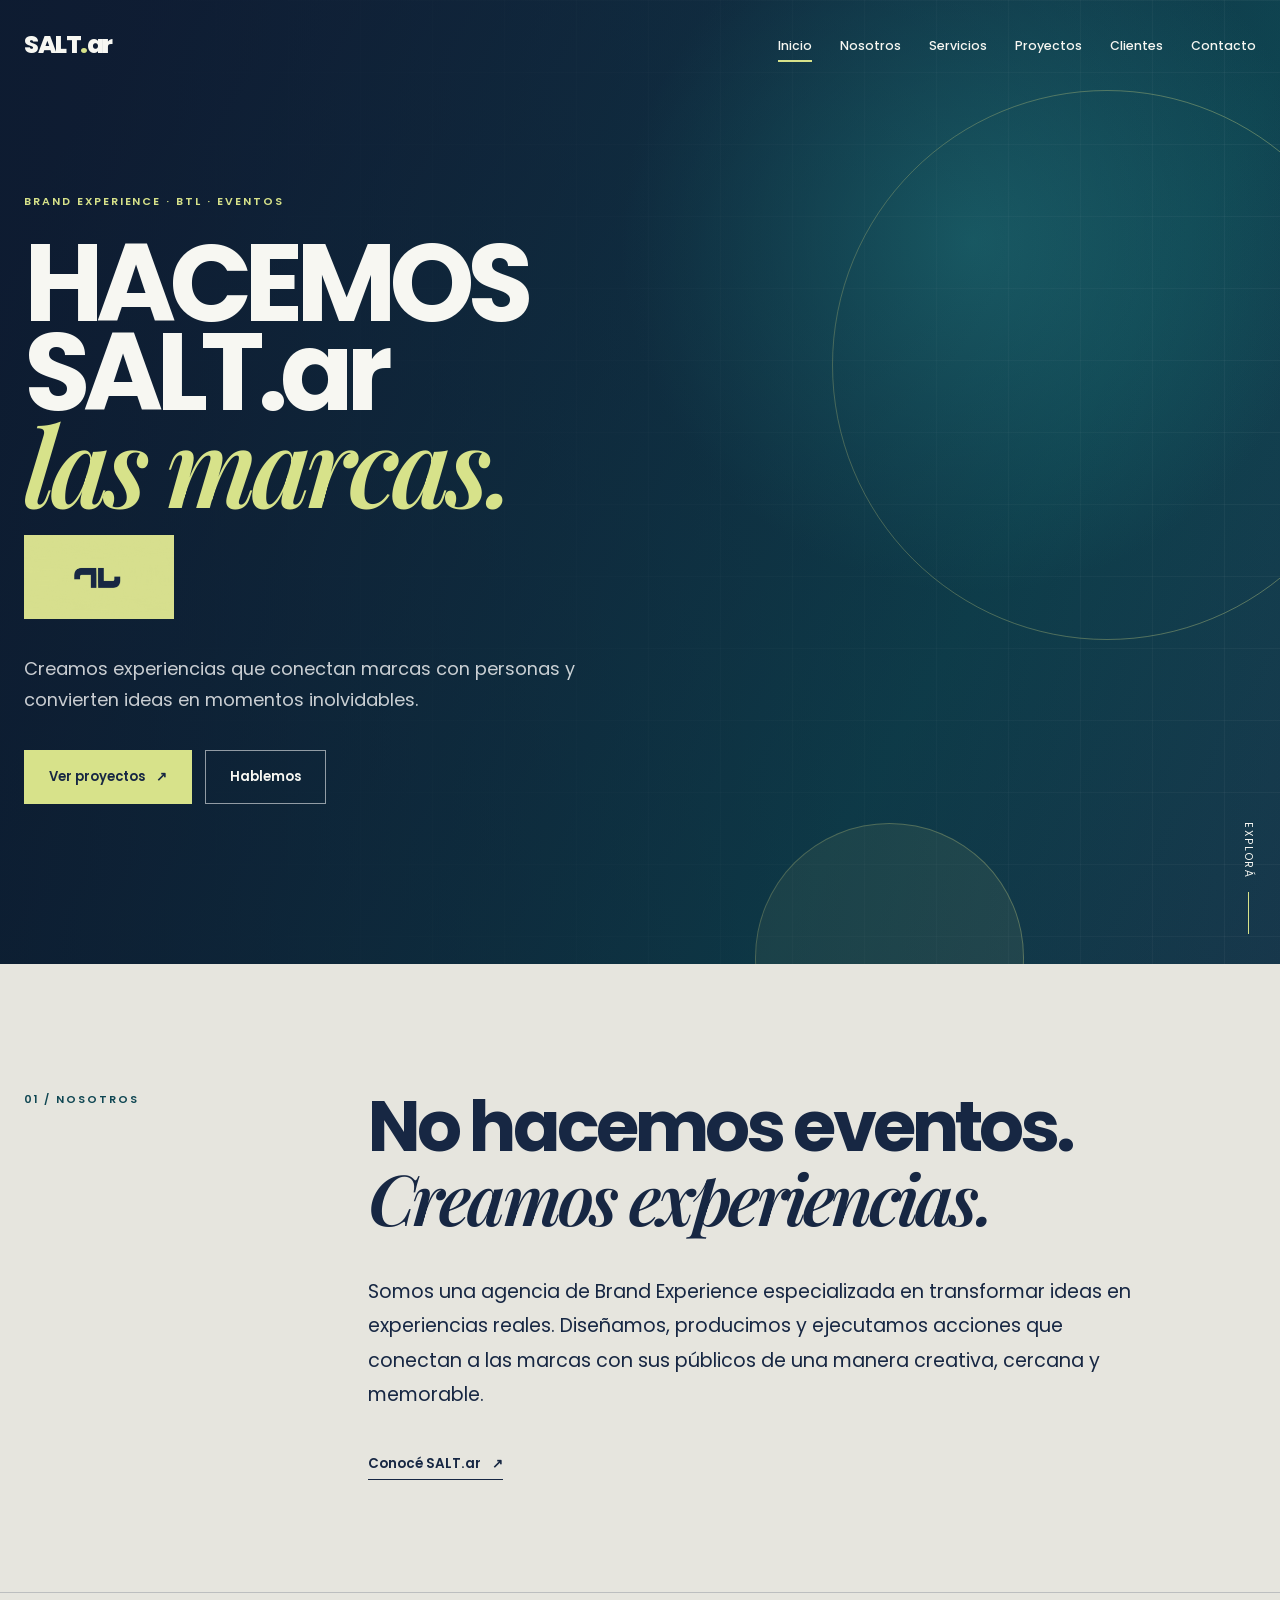
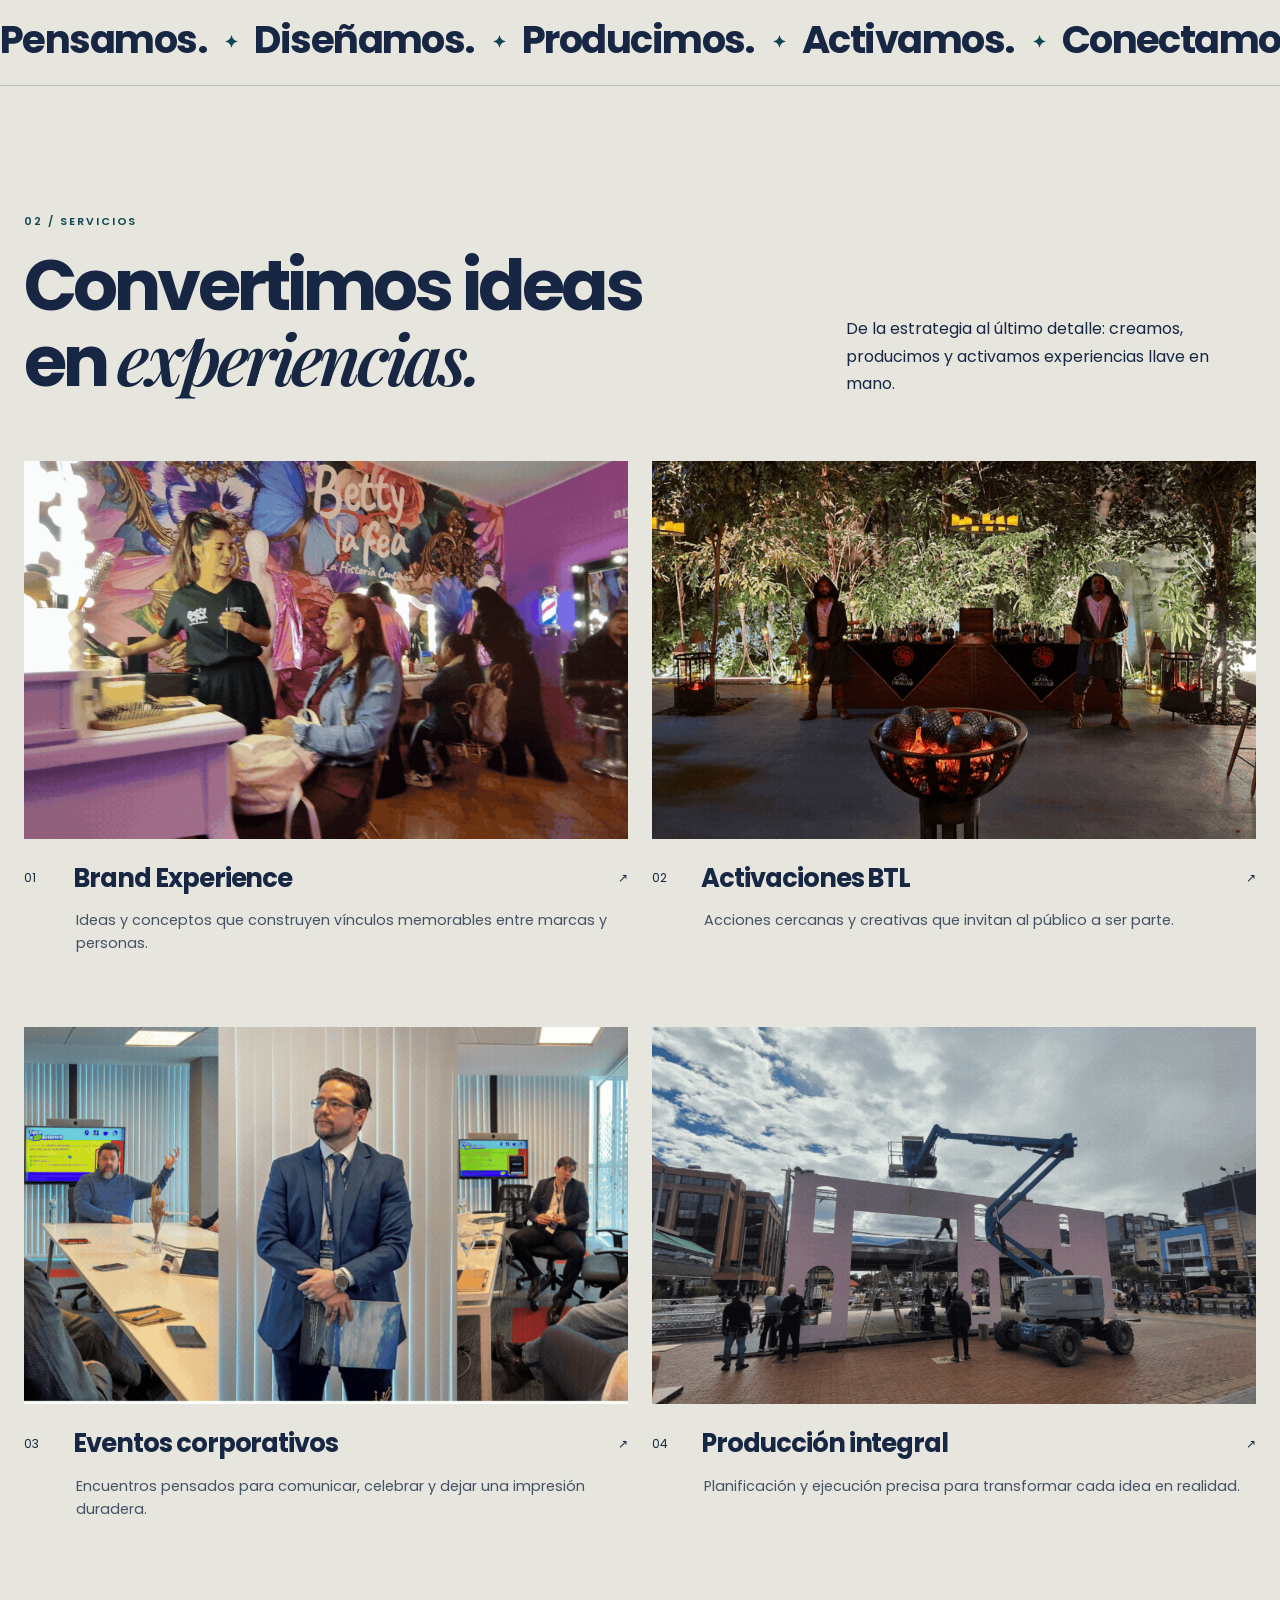
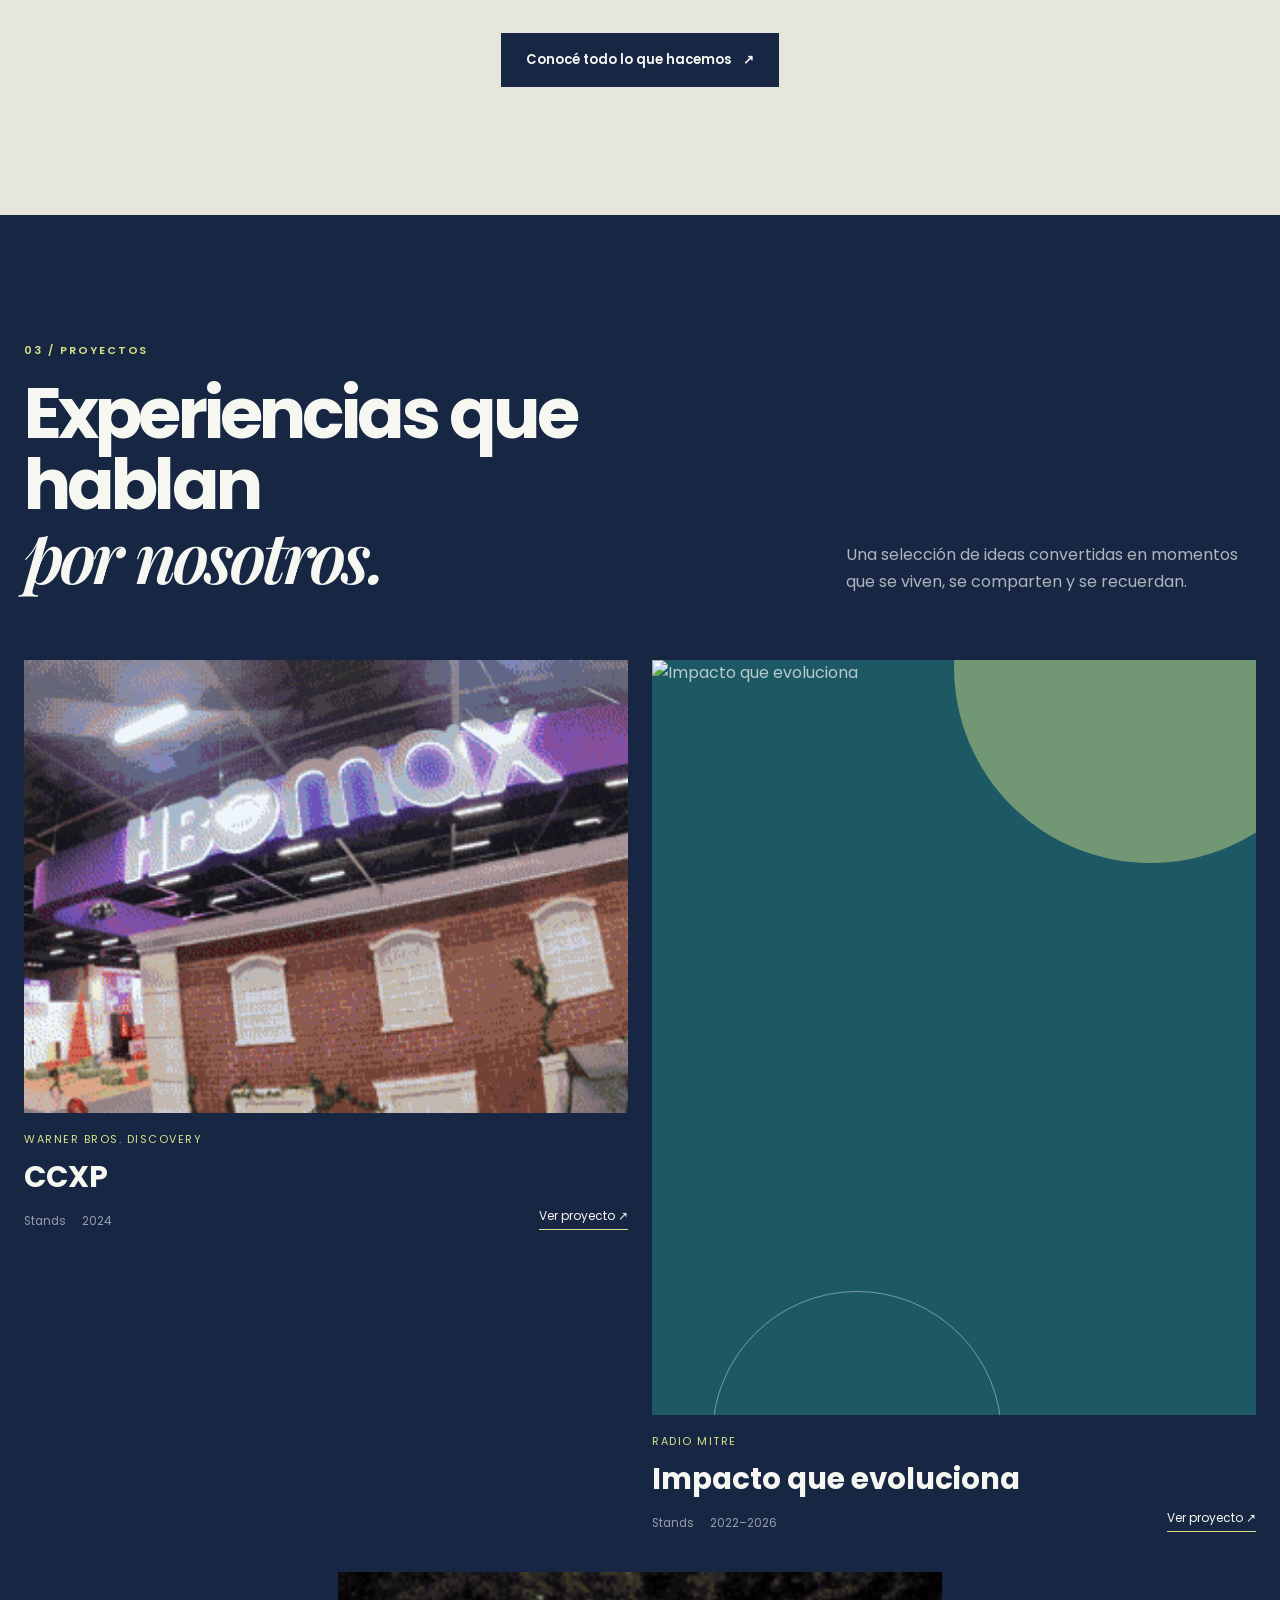
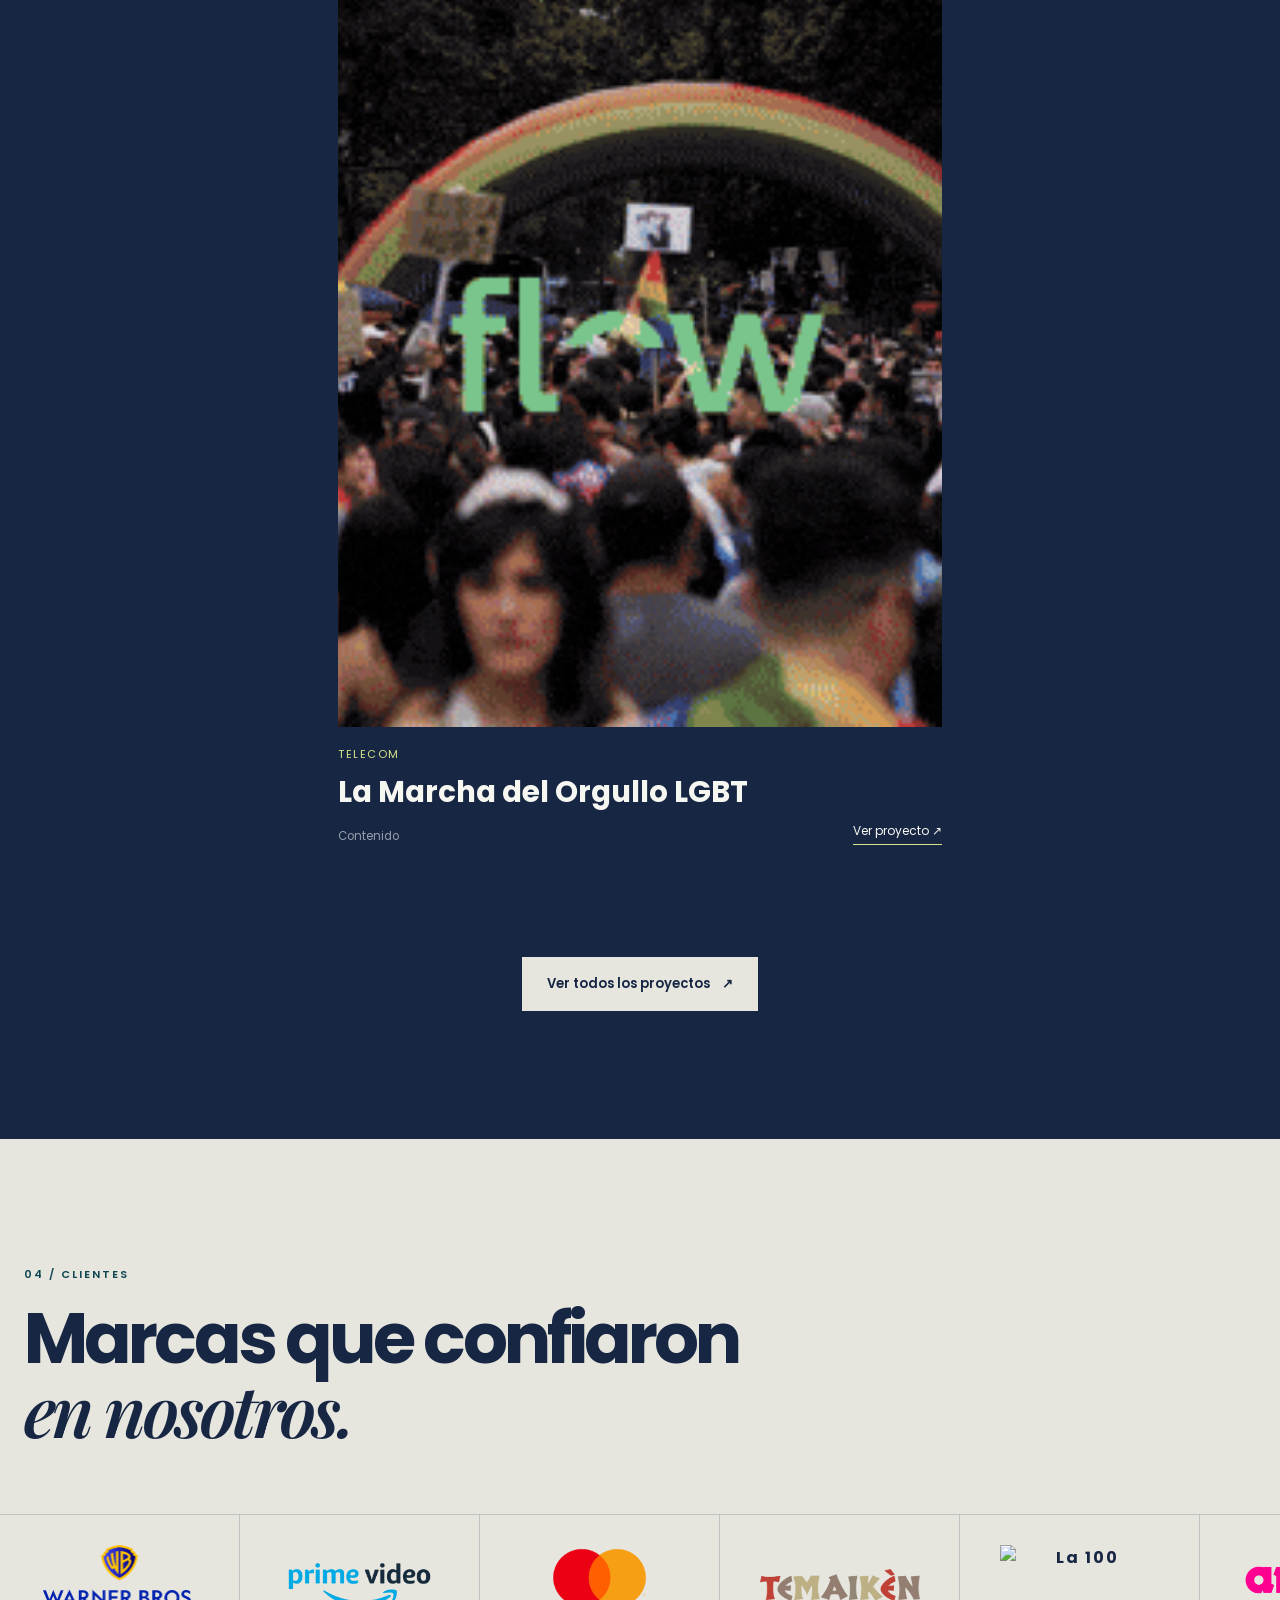
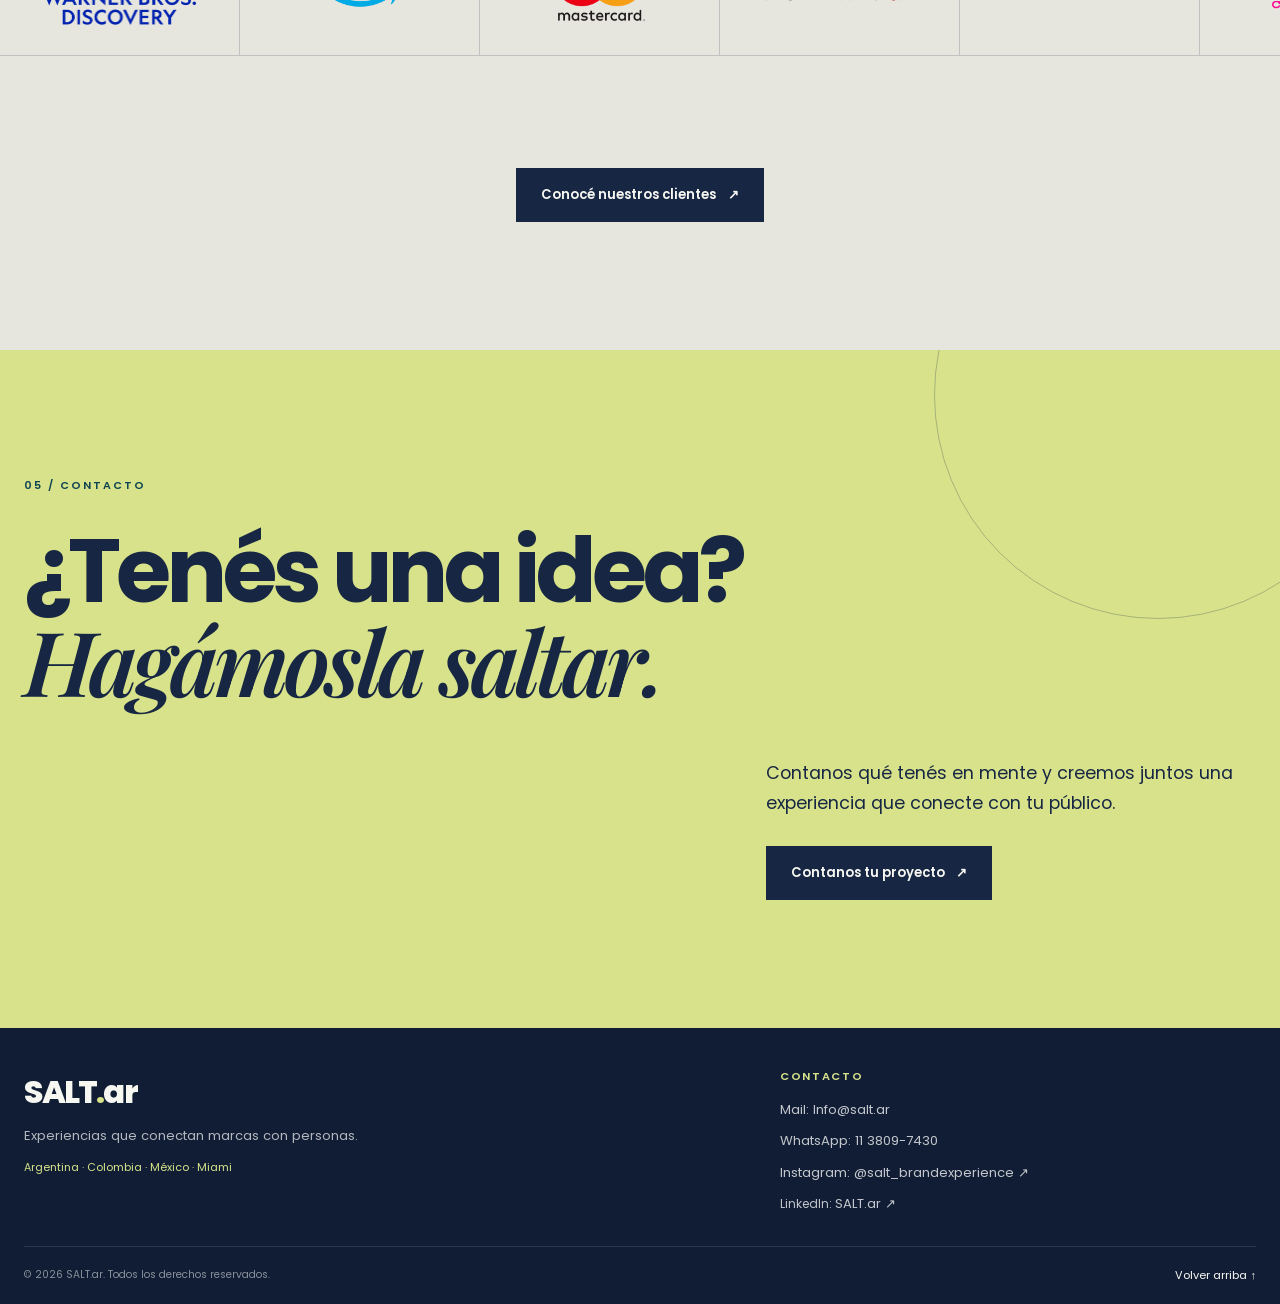
==== index.html @ 995203ac "SALT.ar Co-Authored-By: miafauvve <212731809+miafauvve@users.noreply.github.com>" ====
<!DOCTYPE html>
<html lang="es">
<head>
  <meta charset="UTF-8">
  <meta name="viewport" content="width=device-width, initial-scale=1.0">
  <meta name="description" content="SALT.ar es una agencia de Brand Experience especializada en eventos, activaciones BTL y producción integral.">
  <meta name="theme-color" content="#172743">
  <title>SALT.ar — Hacemos saltar las marcas</title>
  <link rel="preconnect" href="https://fonts.googleapis.com">
  <link rel="preconnect" href="https://fonts.gstatic.com" crossorigin>
  <link href="https://fonts.googleapis.com/css2?family=Playfair+Display:ital,wght@1,600&family=Poppins:wght@400;500;600;700;800&display=swap" rel="stylesheet">
  <link rel="stylesheet" href="css/styles.css">
  <script src="js/main.js" defer></script>
</head>
<body>
  <a class="skip-link" href="#contenido">Saltar al contenido</a>

  <header class="site-header" id="site-header">
    <div class="header-inner container">
      <a class="brand" href="index.html" aria-label="SALT.ar, inicio">
        <!-- Reemplazar este texto por <img src="assets/logos/logo-saltar.svg" alt="SALT.ar"> cuando el logo esté disponible. -->
        <span>SALT<span class="brand-dot">.</span>ar</span>
      </a>
      <button class="menu-toggle" type="button" aria-expanded="false" aria-controls="main-nav" aria-label="Abrir menú">
        <span></span><span></span><span></span>
      </button>
      <nav class="main-nav" id="main-nav" aria-label="Navegación principal">
        <ul>
          <li><a class="is-current" href="index.html">Inicio</a></li>
          <li><a href="nosotros.html">Nosotros</a></li>
          <li><a href="servicios.html">Servicios</a></li>
          <li><a href="proyectos.html">Proyectos</a></li>
          <li><a href="clientes.html">Clientes</a></li>
          <li><a href="contacto.html">Contacto</a></li>
        </ul>
      </nav>
    </div>
  </header>

  <main id="contenido">
    <section class="hero" aria-labelledby="hero-title">
      <!-- Activar este video cuando exista el archivo. El póster funciona como alternativa:
      <video class="hero-media" autoplay muted loop playsinline poster="assets/images/hero-saltar.jpg">
        <source src="assets/videos/hero-saltar.mp4" type="video/mp4">
      </video> -->
      <div class="hero-orb hero-orb-one" aria-hidden="true"></div>
      <div class="hero-orb hero-orb-two" aria-hidden="true"></div>
      <div class="hero-grid" aria-hidden="true"></div>
      <div class="hero-content container">
        <p class="eyebrow hero-eyebrow">Brand Experience · BTL · Eventos</p>
        <h1 id="hero-title">Hacemos<br><b class="hero-brand">SALT.ar</b><br><span>las marcas.</span></h1>
        <img class="hero-logo-gif" src="img/logoanimadogif.gif" alt="Logo animado de SALT.ar">
        <p class="hero-copy">Creamos experiencias que conectan marcas con personas y convierten ideas en momentos inolvidables.</p>
        <div class="hero-actions">
          <a class="button button-lime" href="proyectos.html">Ver proyectos <span aria-hidden="true">↗</span></a>
          <a class="button button-outline" href="contacto.html">Hablemos</a>
        </div>
      </div>
      <a class="scroll-cue" href="#presentacion" aria-label="Seguir bajando">
        <span>Explorá</span><i aria-hidden="true"></i>
      </a>
    </section>

    <section class="intro section" id="presentacion">
      <div class="container intro-grid reveal">
        <p class="section-index">01 / Nosotros</p>
        <div class="intro-main">
          <h2>No hacemos eventos.<br><em>Creamos experiencias.</em></h2>
          <p class="intro-copy">Somos una agencia de Brand Experience especializada en transformar ideas en experiencias reales. Diseñamos, producimos y ejecutamos acciones que conectan a las marcas con sus públicos de una manera creativa, cercana y memorable.</p>
          <a class="text-link" href="nosotros.html">Conocé SALT.ar <span aria-hidden="true">↗</span></a>
        </div>
      </div>
      <div class="word-marquee" aria-label="Pensamos. Diseñamos. Producimos. Activamos. Conectamos.">
        <div class="word-track">
          <span>Pensamos.</span><span>Diseñamos.</span><span>Producimos.</span><span>Activamos.</span><span>Conectamos.</span>
          <span aria-hidden="true">Pensamos.</span><span aria-hidden="true">Diseñamos.</span><span aria-hidden="true">Producimos.</span><span aria-hidden="true">Activamos.</span><span aria-hidden="true">Conectamos.</span>
        </div>
      </div>
    </section>

    <section class="services section" id="servicios" aria-labelledby="services-title">
      <div class="container">
        <div class="section-head reveal">
          <div><p class="section-index">02 / Servicios</p><h2 id="services-title">Convertimos ideas<br>en <em>experiencias.</em></h2></div>
          <p>De la estrategia al último detalle: creamos, producimos y activamos experiencias llave en mano.</p>
        </div>
        <div class="service-grid">
          <a class="service-card reveal" href="servicios.html" aria-label="Conocer Brand Experience">
            <div class="media-placeholder service-one"><img src="img/bettylafeagif.gif" alt="Brand Experience" style="width:100%;height:100%;object-fit:cover"></div>
            <div class="card-meta"><span>01</span><h3>Brand Experience</h3><span aria-hidden="true">↗</span></div>
            <p>Ideas y conceptos que construyen vínculos memorables entre marcas y personas.</p>
          </a>
          <a class="service-card reveal" href="servicios.html" aria-label="Conocer Activaciones BTL">
            <div class="media-placeholder service-two"><img src="img/gifhob.gif" alt="Activaciones BTL" style="width:100%;height:100%;object-fit:cover"></div>
            <div class="card-meta"><span>02</span><h3>Activaciones BTL</h3><span aria-hidden="true">↗</span></div>
            <p>Acciones cercanas y creativas que invitan al público a ser parte.</p>
          </a>
          <a class="service-card reveal" href="servicios.html" aria-label="Conocer Eventos corporativos">
            <div class="media-placeholder service-three"><img src="img/telecomgif.gif" alt="Eventos corporativos" style="width:100%;height:100%;object-fit:cover"></div>
            <div class="card-meta"><span>03</span><h3>Eventos corporativos</h3><span aria-hidden="true">↗</span></div>
            <p>Encuentros pensados para comunicar, celebrar y dejar una impresión duradera.</p>
          </a>
          <a class="service-card reveal" href="servicios.html" aria-label="Conocer Producción integral">
            <div class="media-placeholder service-four"><img src="img/produccionintegralgif.gif" alt="Producción integral" style="width:100%;height:100%;object-fit:cover"></div>
            <div class="card-meta"><span>04</span><h3>Producción integral</h3><span aria-hidden="true">↗</span></div>
            <p>Planificación y ejecución precisa para transformar cada idea en realidad.</p>
          </a>
        </div>
        <div class="center-action reveal"><a class="button button-dark" href="servicios.html">Conocé todo lo que hacemos <span aria-hidden="true">↗</span></a></div>
      </div>
    </section>

    <section class="projects section" id="proyectos" aria-labelledby="projects-title">
      <div class="container">
        <div class="section-head light reveal">
          <div><p class="section-index">03 / Proyectos</p><h2 id="projects-title">Experiencias que hablan<br><em>por nosotros.</em></h2></div>
          <p>Una selección de ideas convertidas en momentos que se viven, se comparten y se recuerdan.</p>
        </div>
        <div class="project-grid home-project-grid">
          <!-- PROYECTO EDITABLE: reemplazar cliente, nombre, categoría, año e imagen. -->
          <article class="project-card project-large reveal"><div class="media-placeholder project-one"><img src="img/HBO MAX_ON_V6_gif.gif" alt="CCXP" style="width:100%;height:100%;object-fit:cover"></div><div class="project-info"><p>Warner Bros. Discovery</p><h3>CCXP</h3><div><span>Stands</span><span>2024</span></div><a href="proyectos.html#ccxp">Ver proyecto <span aria-hidden="true">↗</span></a></div></article>
          <!-- PROYECTO EDITABLE: reemplazar cliente, nombre, categoría, año e imagen. -->
          <article class="project-card reveal"><div class="media-placeholder project-two"><img src="img/reel-lolla-2026.gif" alt="Impacto que evoluciona" style="width:100%;height:100%;object-fit:cover"></div><div class="project-info"><p>Radio Mitre</p><h3>Impacto que evoluciona</h3><div><span>Stands</span><span>2022–2026</span></div><a href="proyectos.html#impacto-que-evoluciona">Ver proyecto <span aria-hidden="true">↗</span></a></div></article>
          <!-- PROYECTO EDITABLE: reemplazar cliente, nombre, categoría, año e imagen. -->
          <article class="project-card reveal"><div class="media-placeholder project-three"><img src="img/floworgullogif.gif" alt="La Marcha del Orgullo LGBT" style="width:100%;height:100%;object-fit:cover"></div><div class="project-info"><p>Telecom</p><h3>La Marcha del Orgullo LGBT</h3><div><span>Contenido</span></div><a href="proyectos.html#la-marcha-del-orgullo-lgbt">Ver proyecto <span aria-hidden="true">↗</span></a></div></article>
        </div>
        <div class="center-action reveal"><a class="button button-light" href="proyectos.html">Ver todos los proyectos <span aria-hidden="true">↗</span></a></div>
      </div>
    </section>

    <section class="clients section" id="clientes" aria-labelledby="clients-title">
      <div class="container reveal"><p class="section-index">04 / Clientes</p><h2 id="clients-title">Marcas que confiaron<br><em>en nosotros.</em></h2></div>
      <div class="logo-carousel reveal" aria-label="Carrusel de logos de clientes">
        <div class="logo-track">
          <div class="logo-placeholder"><img src="img/warnerlogo.png" alt="Warner Bros. Discovery" style="width:160px;height:80px;object-fit:contain"></div><div class="logo-placeholder"><img src="img/Amazon-Prime-Video-Logo.png" alt="Prime Video" style="width:160px;height:80px;object-fit:contain"></div><div class="logo-placeholder"><img src="img/mastercard-logo.png" alt="Mastercard" style="width:160px;height:80px;object-fit:contain"></div><div class="logo-placeholder"><img src="img/_0000_temaiken.png" alt="Temaikèn" style="width:160px;height:80px;object-fit:contain"></div><div class="logo-placeholder"><img src="img/la100logo.jpg" alt="La 100" style="width:160px;height:80px;object-fit:contain"></div><div class="logo-placeholder"><img src="img/arredo.png" alt="Arredo" style="width:160px;height:80px;object-fit:contain"></div><div class="logo-placeholder"><img src="img/_0009_personal.png" alt="Personal" style="width:160px;height:80px;object-fit:contain"></div><div class="logo-placeholder"><img src="img/flow.png" alt="Flow" style="width:160px;height:80px;object-fit:contain"></div><div class="logo-placeholder"><img src="img/hbologonegro.png" alt="HBO Max" style="width:160px;height:80px;object-fit:contain"></div><div class="logo-placeholder"><img src="img/_0003_epiroc.png" alt="Epiroc" style="width:160px;height:80px;object-fit:contain"></div><div class="logo-placeholder"><img src="img/claro.png" alt="Claro" style="width:160px;height:80px;object-fit:contain"></div><div class="logo-placeholder"><img src="img/_0005_mitre.png" alt="Radio Mitre" style="width:160px;height:80px;object-fit:contain"></div>
        </div>
      </div>
      <div class="container center-action reveal"><a class="button button-dark" href="clientes.html">Conocé nuestros clientes <span aria-hidden="true">↗</span></a></div>
    </section>

    <section class="cta section" aria-labelledby="cta-title">
      <div class="cta-shape" aria-hidden="true"></div>
      <div class="container cta-inner reveal">
        <p class="section-index">05 / Contacto</p>
        <h2 id="cta-title">¿Tenés una idea?<br><em>Hagámosla saltar.</em></h2>
        <div><p>Contanos qué tenés en mente y creemos juntos una experiencia que conecte con tu público.</p><a class="button button-dark" href="contacto.html">Contanos tu proyecto <span aria-hidden="true">↗</span></a></div>
      </div>
    </section>
  </main>

<footer class="site-footer"><div class="container footer-grid"><div class="footer-brand"><a class="brand" href="index.html" aria-label="SALT.ar, inicio">SALT<span class="brand-dot">.</span>ar</a><p>Experiencias que conectan marcas con personas.</p><span>Argentina · Colombia · México · Miami</span></div><div class="footer-contact"><h2>Contacto</h2><a href="mailto:Info@salt.ar">Mail: Info@salt.ar</a><a href="https://wa.me/5491138097430">WhatsApp: 11 3809-7430</a><a href="https://www.instagram.com/salt_brandexperience/" target="_blank" rel="noopener noreferrer">Instagram: @salt_brandexperience ↗</a><span>LinkedIn: <a href="https://www.linkedin.com/company/salt-arg/?viewAsMember=true" target="_blank" rel="noopener noreferrer">SALT.ar ↗</a></span></div></div><div class="container footer-bottom"><p>© <span class="current-year"></span> SALT.ar. Todos los derechos reservados.</p><button class="back-to-top" type="button" aria-label="Volver arriba">Volver arriba <span aria-hidden="true">↑</span></button></div></footer>
</body>
</html>
---- css/styles.css ----
/* SALT.ar — sistema visual */
:root{--navy:#172743;--petrol:#0f4652;--lime:#d7e28a;--warm:#e6e5de;--white:#f7f7f2;--ink:#101b2f;--font:'Poppins',sans-serif;--serif:'Playfair Display',serif;--container:1240px;--header:88px}
*,*::before,*::after{box-sizing:border-box}html{scroll-behavior:smooth}body{margin:0;background:var(--warm);color:var(--navy);font-family:var(--font);overflow-x:hidden}body.menu-open{overflow:hidden}img,video{display:block;max-width:100%}a{color:inherit;text-decoration:none}button{font:inherit}.container{width:min(calc(100% - 48px),var(--container));margin-inline:auto}.skip-link{position:fixed;left:1rem;top:-100px;background:var(--lime);color:var(--navy);padding:.75rem 1rem;z-index:1000}.skip-link:focus{top:1rem}.site-header{position:fixed;inset:0 0 auto;z-index:100;height:var(--header);color:var(--white);transition:background .35s,box-shadow .35s}.site-header.scrolled,.site-header.menu-active{background:rgba(23,39,67,.97);box-shadow:0 1px 0 rgba(255,255,255,.09)}.header-inner{height:100%;display:flex;align-items:center;justify-content:space-between}.brand{font-weight:800;font-size:1.55rem;letter-spacing:-.06em}.brand-dot{color:var(--lime)}.main-nav{display:flex;align-items:center;gap:2rem}.main-nav ul{display:flex;gap:1.75rem;margin:0;padding:0;list-style:none}.main-nav ul a{font-size:.78rem;font-weight:500;position:relative}.main-nav ul a::after{content:"";position:absolute;left:0;right:100%;bottom:-8px;height:2px;background:var(--lime);transition:right .25s}.main-nav ul a:hover::after,.main-nav ul a:focus-visible::after,.main-nav ul a.is-current::after{right:0}.menu-toggle{display:none;border:0;background:none;padding:8px;cursor:pointer}.menu-toggle span{display:block;width:26px;height:2px;background:var(--white);margin:5px;transition:.25s}.button{display:inline-flex;align-items:center;justify-content:center;gap:.7rem;min-height:54px;padding:.9rem 1.5rem;border:1px solid transparent;font-size:.82rem;font-weight:600;transition:transform .25s,background .25s,color .25s}.button:hover{transform:translateY(-3px)}.button:focus-visible,a:focus-visible,button:focus-visible{outline:3px solid #fff;outline-offset:4px}.button-small{min-height:44px;padding:.65rem 1.2rem}.button-lime{background:var(--lime);color:var(--navy)}.button-lime:hover{background:var(--white)}.button-outline{border-color:rgba(255,255,255,.55);color:var(--white)}.button-outline:hover{background:var(--white);color:var(--navy)}.button-dark{background:var(--navy);color:var(--white)}.button-light{background:var(--warm);color:var(--navy)}
.hero{position:relative;min-height:100svh;display:flex;align-items:center;background:radial-gradient(circle at 76% 25%,#1c6971 0,transparent 29%),linear-gradient(120deg,var(--navy) 8%,var(--petrol) 72%,#18394d);color:var(--white);isolation:isolate;overflow:hidden}.hero::after{content:"";position:absolute;inset:0;background:linear-gradient(90deg,rgba(10,23,42,.72),rgba(10,23,42,.05));z-index:-1}.hero-media{position:absolute;inset:0;width:100%;height:100%;object-fit:cover;z-index:-3}.hero-grid{position:absolute;inset:0;background-image:linear-gradient(rgba(255,255,255,.045) 1px,transparent 1px),linear-gradient(90deg,rgba(255,255,255,.045) 1px,transparent 1px);background-size:72px 72px;mask-image:linear-gradient(to right,transparent,black);z-index:-1}.hero-orb{position:absolute;border:1px solid rgba(215,226,138,.38);border-radius:50%;z-index:-1}.hero-orb-one{width:43vw;aspect-ratio:1;right:-8vw;top:10vh;animation:float 9s ease-in-out infinite}.hero-orb-two{width:21vw;aspect-ratio:1;right:20vw;bottom:-10vw;background:rgba(215,226,138,.1);animation:float 7s ease-in-out infinite reverse}.hero-content{padding-top:var(--header)}.eyebrow,.section-index{text-transform:uppercase;letter-spacing:.18em;font-size:.68rem;font-weight:600}.hero-eyebrow{margin-bottom:1.8rem;color:var(--lime);animation:rise .7s .1s both}.hero h1{margin:0;text-transform:uppercase;font-size:clamp(3.4rem,8.5vw,8.2rem);line-height:.82;letter-spacing:-.07em;max-width:1050px;animation:rise .8s .22s both}.hero h1 span{display:inline-block;color:var(--lime);font-family:var(--serif);font-style:italic;font-weight:600;text-transform:none;letter-spacing:-.05em;animation:gentle-shift 6s ease-in-out infinite}.hero-copy{max-width:600px;margin:2.2rem 0;font-size:clamp(1rem,1.4vw,1.2rem);line-height:1.7;color:rgba(255,255,255,.78);animation:rise .8s .35s both}.hero-actions{display:flex;gap:.8rem;animation:rise .8s .48s both}.scroll-cue{position:absolute;right:max(24px,calc((100vw - var(--container))/2));bottom:30px;display:flex;align-items:center;gap:.8rem;font-size:.66rem;text-transform:uppercase;letter-spacing:.16em;writing-mode:vertical-rl}.scroll-cue i{height:42px;width:1px;background:var(--lime);animation:scroll-line 1.8s infinite}
.hero-brand{font:inherit;text-transform:none}.section{padding:clamp(5rem,10vw,9rem) 0}.intro{background:var(--warm);padding-bottom:0}.intro-grid{display:grid;grid-template-columns:1fr 3fr;gap:3rem}.section-index{margin:0;color:var(--petrol)}h2{margin:0;font-size:clamp(2.5rem,5.5vw,5.5rem);line-height:1;letter-spacing:-.055em}h2 em{font-family:var(--serif);font-weight:600}.intro-copy{max-width:790px;font-size:clamp(1rem,1.5vw,1.24rem);line-height:1.8;margin:2.3rem 0}.text-link{display:inline-flex;gap:.7rem;border-bottom:1px solid;padding-bottom:.35rem;font-size:.84rem;font-weight:600}.word-marquee{margin-top:7rem;border-top:1px solid rgba(23,39,67,.2);border-bottom:1px solid rgba(23,39,67,.2);overflow:hidden;padding:1.1rem 0}.word-track{display:flex;width:max-content;animation:marquee 28s linear infinite}.word-track span{font-size:clamp(1.5rem,3vw,3rem);font-weight:700;letter-spacing:-.04em}.word-track span::after{content:"✦";color:var(--petrol);font-size:.45em;margin:0 1em;vertical-align:middle}.services{background:var(--warm)}.section-head{display:flex;align-items:end;justify-content:space-between;gap:3rem;margin-bottom:4rem}.section-head .section-index{margin-bottom:1.3rem}.section-head>p{max-width:410px;line-height:1.7;margin:0}.service-grid{display:grid;grid-template-columns:repeat(2,1fr);gap:4.5rem 1.5rem}.service-card:nth-child(even){transform:translateY(4rem)}.media-placeholder{position:relative;display:grid;place-items:center;overflow:hidden;background:var(--petrol);color:rgba(255,255,255,.68);isolation:isolate}.media-placeholder::before,.media-placeholder::after{content:"";position:absolute;border-radius:50%;transition:transform .7s ease;z-index:-1}.media-placeholder::before{width:65%;aspect-ratio:1;background:var(--lime);opacity:.45;right:-15%;top:-25%}.media-placeholder::after{width:48%;aspect-ratio:1;border:1px solid rgba(255,255,255,.4);left:10%;bottom:-22%}.media-placeholder span{text-align:center;font-size:.7rem;line-height:1.6;padding:1rem}.media-placeholder strong{display:block}.service-card:hover .media-placeholder::before,.project-card:hover .media-placeholder::before{transform:scale(1.2) translate(-5%,5%)}.service-card .media-placeholder{aspect-ratio:16/10}.service-two{background:#224556}.service-three{background:#243552}.service-four{background:#27565d}.card-meta{display:grid;grid-template-columns:36px 1fr auto;align-items:center;gap:.8rem;margin-top:1.25rem}.card-meta>span{font-size:.75rem}.card-meta h3{font-size:clamp(1.25rem,2vw,1.75rem);margin:0;letter-spacing:-.04em}.service-card>p{margin:.7rem 0 0 52px;color:#455164;line-height:1.6;font-size:.9rem}.center-action{text-align:center;margin-top:7rem}
.projects{background:var(--navy);color:var(--white)}.section-head.light .section-index{color:var(--lime)}.section-head.light>p{color:rgba(255,255,255,.65)}.project-grid{display:grid;grid-template-columns:1.2fr .8fr;gap:5.5rem 1.5rem;align-items:start}.project-card:nth-child(2){margin-top:8rem}.project-card .media-placeholder{aspect-ratio:4/5}.project-large .media-placeholder,.project-wide .media-placeholder{aspect-ratio:4/3}.project-two{background:#1d5964}.project-three{background:#39455f}.project-four{background:#355d61}.project-info{position:relative;padding-top:1.2rem}.project-info>p{font-size:.68rem;text-transform:uppercase;letter-spacing:.14em;color:var(--lime);margin:0 0 .45rem}.project-info h3{font-size:clamp(1.35rem,2.3vw,2rem);margin:0 0 .9rem}.project-info div{display:flex;gap:1rem;color:rgba(255,255,255,.55);font-size:.73rem}.project-info a{position:absolute;right:0;bottom:0;font-size:.75rem;border-bottom:1px solid var(--lime);padding-bottom:.25rem}.clients{background:var(--warm)}.clients .section-index{margin-bottom:1.3rem}.logo-carousel{overflow:hidden;margin-top:4rem;border-block:1px solid rgba(23,39,67,.18)}.logo-track{display:flex;width:max-content;animation:logo-scroll 24s linear infinite}.logo-placeholder{width:240px;height:140px;display:grid;place-content:center;text-align:center;border-right:1px solid rgba(23,39,67,.18);font-weight:700;letter-spacing:.12em}.logo-placeholder small{font-weight:400;font-size:.58rem;letter-spacing:0;margin-top:.5rem;color:#687081}.cta{position:relative;background:var(--lime);overflow:hidden}.cta-inner{position:relative}.cta h2{font-size:clamp(3rem,7vw,7rem);max-width:1000px;margin-top:2rem}.cta-inner>div{margin:3rem 0 0 auto;max-width:490px}.cta-inner>div p{font-size:1.1rem;line-height:1.7;margin:0 0 1.7rem}.cta-shape{position:absolute;width:35vw;aspect-ratio:1;border:1px solid rgba(23,39,67,.25);border-radius:50%;right:-8vw;top:-14vw}.site-footer{background:#101d34;color:var(--white);padding:5rem 0 1.5rem}.footer-grid{display:grid;grid-template-columns:2fr 1fr 1fr;gap:3rem;padding-bottom:5rem}.footer-brand .brand{font-size:2.5rem}.footer-brand p{max-width:300px;color:rgba(255,255,255,.68);line-height:1.7}.footer-brand>span{font-size:.72rem;color:var(--lime)}.footer-grid h2{font:600 .7rem var(--font);text-transform:uppercase;letter-spacing:.15em;color:var(--lime);margin-bottom:1.2rem}.footer-grid>div:not(:first-child){display:flex;flex-direction:column;align-items:flex-start;gap:.7rem}.footer-grid>div:not(:first-child) a{font-size:.82rem;color:rgba(255,255,255,.75)}.footer-grid a:hover{color:var(--lime)}.footer-bottom{border-top:1px solid rgba(255,255,255,.12);padding-top:1.5rem;display:flex;justify-content:space-between;align-items:center;font-size:.68rem;color:rgba(255,255,255,.5)}.back-to-top{border:0;background:none;color:var(--white);cursor:pointer;font-size:.72rem}.reveal{opacity:0;transform:translateY(36px);transition:opacity .8s ease,transform .8s ease}.reveal.visible{opacity:1;transform:none}
@keyframes rise{from{opacity:0;transform:translateY(28px)}to{opacity:1;transform:none}}@keyframes float{50%{transform:translate(-15px,20px)}}@keyframes gentle-shift{50%{transform:translateX(12px)}}@keyframes scroll-line{0%{transform:scaleY(0);transform-origin:top}45%{transform:scaleY(1);transform-origin:top}55%{transform:scaleY(1);transform-origin:bottom}100%{transform:scaleY(0);transform-origin:bottom}}@keyframes marquee{to{transform:translateX(-50%)}}@keyframes logo-scroll{to{transform:translateX(-50%)}}
@media(max-width:900px){:root{--header:72px}.container{width:min(calc(100% - 32px),var(--container))}.menu-toggle{display:block;z-index:2}.menu-toggle[aria-expanded="true"] span:nth-child(1){transform:translateY(7px) rotate(45deg)}.menu-toggle[aria-expanded="true"] span:nth-child(2){opacity:0}.menu-toggle[aria-expanded="true"] span:nth-child(3){transform:translateY(-7px) rotate(-45deg)}.main-nav{position:fixed;inset:var(--header) 0 0;background:var(--navy);padding:3rem 24px;display:flex;flex-direction:column;align-items:stretch;transform:translateX(100%);visibility:hidden;transition:.35s}.main-nav.open{transform:none;visibility:visible}.main-nav ul{flex-direction:column;gap:0}.main-nav ul a{display:block;padding:1rem 0;border-bottom:1px solid rgba(255,255,255,.12);font-size:1.2rem}.nav-cta{margin-top:1.5rem}.intro-grid{grid-template-columns:1fr}.section-head{align-items:start;flex-direction:column}.service-grid{gap:3.5rem 1rem}.service-card:nth-child(even){transform:none}.project-grid{gap:4rem 1rem}.project-card:nth-child(2){margin-top:4rem}.footer-grid{grid-template-columns:1.5fr 1fr 1fr}}
@media(max-width:620px){.hero{min-height:760px}.hero h1{font-size:clamp(3.3rem,16vw,5.2rem)}.hero-copy{font-size:.95rem}.hero-actions{align-items:stretch;flex-direction:column;max-width:280px}.scroll-cue{display:none}.section{padding:5rem 0}.intro-grid{gap:1.5rem}.intro-copy{font-size:.98rem}.word-marquee{margin-top:4rem}.service-grid,.project-grid{grid-template-columns:1fr}.service-card:nth-child(even),.project-card:nth-child(2){margin-top:0}.service-card>p{margin-left:0}.project-card .media-placeholder,.project-large .media-placeholder,.project-wide .media-placeholder{aspect-ratio:4/3}.project-info a{position:static;display:inline-block;margin-top:1rem}.center-action{margin-top:4rem}.logo-placeholder{width:190px;height:120px}.cta h2{margin-top:1.5rem}.cta-inner>div{margin-top:2rem}.footer-grid{grid-template-columns:1fr 1fr}.footer-brand{grid-column:1/-1}.footer-bottom{align-items:flex-start;gap:1rem}.footer-bottom p{max-width:230px;margin:0}}
@media(prefers-reduced-motion:reduce){html{scroll-behavior:auto}*,*::before,*::after{animation-duration:.01ms!important;animation-iteration-count:1!important;transition-duration:.01ms!important}.reveal{opacity:1;transform:none}}

/* Detalle animado de marca bajo el título de Inicio. */
.hero-logo-gif{display:block;width:min(150px,14vw);height:auto;margin:1.25rem 0;object-fit:contain;border:0;background:transparent;pointer-events:none}
@media(max-width:620px){.hero-logo-gif{width:min(100px,28vw);margin:1rem 0}}

/* Distribución de los tres proyectos destacados en Inicio */
.home-project-grid{grid-template-columns:repeat(2,minmax(0,1fr));gap:2.5rem 1.5rem}
.home-project-grid .project-card:nth-child(2){margin-top:0}
.home-project-grid .project-card:nth-child(3){grid-column:1/-1;width:calc((100% - 1.5rem)/2);justify-self:center}
@media(max-width:620px){.home-project-grid{grid-template-columns:1fr;gap:3rem}.home-project-grid .project-card:nth-child(3){grid-column:auto;width:100%}}

/* Sección de equipo en Nosotros */
.staff-layout{display:grid;grid-template-columns:minmax(260px,.7fr) minmax(0,1.3fr);gap:clamp(2.5rem,6vw,6rem);align-items:center}.staff-copy .section-index{margin-bottom:1.3rem}.staff-copy h2{font-size:clamp(2.5rem,4.8vw,4.8rem)}.staff-copy>p:last-child{max-width:520px;margin:2rem 0 0;color:#455164;font-size:clamp(.95rem,1.2vw,1.08rem);line-height:1.8}.staff-photo{position:relative;aspect-ratio:16/9;border:1px solid rgba(23,39,67,.22);background:var(--petrol);box-shadow:0 18px 45px rgba(16,27,47,.14)}.staff-photo::before{content:"";position:absolute;inset:-10px 10px 10px -10px;border:1px solid var(--lime);z-index:0}.staff-photo img{position:relative;width:100%;height:100%;object-fit:cover;object-position:center;z-index:1}
@media(max-width:800px){.staff-layout{grid-template-columns:1fr;gap:2.5rem}.staff-copy>p:last-child{max-width:680px}.staff-photo{width:100%}}
@media(max-width:620px){.staff-photo::before{inset:-7px 7px 7px -7px}}

/* Espacio inferior adicional exclusivo del hero de Inicio. */
.hero{min-height:calc(100svh + 64px);padding-bottom:64px}
@media(max-width:620px){.hero{min-height:824px}}

/* Páginas internas: extienden el mismo sistema visual de la portada. */
.inner-hero{min-height:68svh;padding:calc(var(--header) + 7rem) 0 5rem;background:radial-gradient(circle at 80% 20%,#1c6971,transparent 30%),var(--navy);color:var(--white);position:relative;overflow:hidden}.inner-hero::after{content:"";position:absolute;width:38vw;aspect-ratio:1;border:1px solid rgba(215,226,138,.32);border-radius:50%;right:-8vw;bottom:-18vw}.inner-hero .eyebrow{color:var(--lime)}.inner-hero h1{font-size:clamp(3.5rem,8vw,8rem);line-height:.9;letter-spacing:-.065em;text-transform:uppercase;margin:1.5rem 0}.inner-hero h1 em{font-family:var(--serif);color:var(--lime);text-transform:none}.inner-hero>div>p:last-child{max-width:700px;color:rgba(255,255,255,.72);font-size:1.1rem;line-height:1.7}.content-grid{display:grid;grid-template-columns:1fr 2fr;gap:clamp(2rem,7vw,7rem)}.prose-large{font-size:clamp(1.35rem,2.6vw,2.35rem);line-height:1.4;letter-spacing:-.035em;margin:0}.prose{font-size:1rem;line-height:1.8;color:#465267}.editorial-grid{display:grid;grid-template-columns:repeat(3,1fr);gap:1.2rem;margin-top:4rem}.editorial-card{padding:2rem;background:rgba(255,255,255,.4);border:1px solid rgba(23,39,67,.15);min-height:250px}.editorial-card .number{font-size:.68rem;color:var(--petrol)}.editorial-card h3{font-size:1.5rem;margin:3rem 0 1rem}.editorial-card p{font-size:.88rem;line-height:1.7;color:#4c5868}.band-dark{background:var(--petrol);color:var(--white)}.band-dark .section-index{color:var(--lime)}.band-dark .prose{color:rgba(255,255,255,.7)}.regional-list{display:grid;grid-template-columns:repeat(4,1fr);margin-top:4rem;border-block:1px solid rgba(255,255,255,.2)}.regional-list span{padding:2rem 1rem;border-right:1px solid rgba(255,255,255,.2);font-weight:600}.detail-list{margin-top:4rem}.detail-row{display:grid;grid-template-columns:70px 1fr 1fr;gap:2rem;padding:2.5rem 0;border-top:1px solid rgba(23,39,67,.2)}.detail-row h3{font-size:clamp(1.5rem,2.5vw,2.3rem);margin:0}.detail-row p{margin:0;line-height:1.7;color:#536071}.process-grid{display:grid;grid-template-columns:repeat(4,1fr);margin-top:4rem}.process-step{padding:2rem 1.5rem;border:1px solid rgba(255,255,255,.2);margin-right:-1px}.process-step span{color:var(--lime);font-size:.7rem}.process-image{display:block;width:100%;height:120px;object-fit:contain;margin:1.5rem 0}.process-step h3{margin:0 0 1rem}.process-step p{color:rgba(255,255,255,.65);font-size:.85rem;line-height:1.6}.filter-bar{display:flex;gap:.6rem;flex-wrap:wrap;margin:0 0 3rem}.filter-button{border:1px solid rgba(23,39,67,.3);background:transparent;color:var(--navy);padding:.7rem 1rem;cursor:pointer;font-size:.74rem}.filter-button.active,.filter-button:hover{background:var(--navy);color:var(--white)}.portfolio-grid{display:grid;grid-template-columns:repeat(2,1fr);gap:4rem 1.5rem}.portfolio-grid .project-info{color:var(--navy)}.portfolio-grid .project-info div{color:#687081}.portfolio-grid .project-info a{color:var(--navy)}[hidden]{display:none!important}.industries{display:flex;flex-wrap:wrap;gap:.7rem;margin-top:3rem}.industry{border:1px solid rgba(255,255,255,.28);border-radius:99px;padding:.8rem 1.2rem;font-size:.82rem}.testimonial-grid{display:grid;grid-template-columns:repeat(3,1fr);gap:1.2rem;margin-top:4rem}.testimonial{padding:2rem;border:1px solid rgba(23,39,67,.16)}.testimonial blockquote{margin:0 0 2rem;font-family:var(--serif);font-size:1.3rem;line-height:1.5}.testimonial cite{font:normal .7rem var(--font);color:#647083}.contact-layout{display:grid;grid-template-columns:.8fr 1.2fr;gap:clamp(3rem,8vw,8rem)}.contact-details{display:flex;flex-direction:column;gap:1.5rem}.contact-details a,.contact-details span{border-bottom:1px solid rgba(23,39,67,.2);padding-bottom:1rem}.contact-form{display:grid;grid-template-columns:1fr 1fr;gap:1.2rem}.field{display:flex;flex-direction:column;gap:.5rem}.field.full,.contact-form .button,.form-status{grid-column:1/-1}.field label{font-size:.72rem;font-weight:600}.field input,.field textarea,.field select{width:100%;border:0;border-bottom:1px solid #87909b;background:transparent;padding:.8rem 0;font:inherit;color:var(--navy);border-radius:0}.field textarea{min-height:120px;resize:vertical}.field input:focus,.field textarea:focus,.field select:focus{outline:0;border-color:var(--petrol);box-shadow:0 2px 0 var(--petrol)}.form-status{min-height:1.5em;font-size:.8rem;color:var(--petrol)}
@media(max-width:800px){.content-grid,.contact-layout{grid-template-columns:1fr}.editorial-grid,.testimonial-grid{grid-template-columns:1fr 1fr}.detail-row{grid-template-columns:45px 1fr}.detail-row p{grid-column:2}.process-grid,.regional-list{grid-template-columns:1fr 1fr}.portfolio-grid{gap:3rem 1rem}}
@media(max-width:560px){.inner-hero{min-height:600px;padding-top:calc(var(--header) + 5rem)}.inner-hero h1{font-size:3.4rem}.editorial-grid,.testimonial-grid,.portfolio-grid{grid-template-columns:1fr}.process-grid,.regional-list{grid-template-columns:1fr}.contact-form{grid-template-columns:1fr}.field{grid-column:1/-1}}

/* Footer compacto compartido */
.site-footer{padding:2.5rem 0 1rem}.footer-grid{grid-template-columns:minmax(0,1.4fr) minmax(280px,1fr);gap:clamp(2rem,7vw,7rem);align-items:start;padding-bottom:2rem}.footer-brand .brand{font-size:2rem}.footer-brand p{max-width:380px;margin:.65rem 0 .45rem;font-size:.82rem;line-height:1.5}.footer-brand>span{font-size:.68rem}.footer-contact{display:grid;grid-template-columns:1fr 1fr;align-items:start;gap:.4rem 1.5rem}.footer-contact h2{grid-column:1/-1;margin:0 0 .25rem}.footer-contact a,.footer-contact>span{font-size:.75rem;color:rgba(255,255,255,.75)}.footer-bottom{padding-top:1rem;font-size:.65rem}.footer-bottom p{margin:0}.back-to-top{font-size:.7rem;padding:.25rem 0}
@media(max-width:900px){.footer-grid{grid-template-columns:minmax(0,1.2fr) minmax(280px,1fr);gap:2rem}}
@media(max-width:620px){.site-footer{padding-top:2rem}.footer-grid{grid-template-columns:1fr;gap:1.5rem;padding-bottom:1.5rem}.footer-brand{grid-column:auto}.footer-contact{grid-template-columns:1fr;gap:.35rem}.footer-contact h2{grid-column:auto}.footer-bottom{align-items:center}}

/* Fundadora */
.founder-heading{display:grid;grid-template-columns:1fr 2fr;gap:clamp(2rem,7vw,7rem);align-items:start}.founder-profile{display:grid;grid-template-columns:minmax(280px,.8fr) minmax(0,1.2fr);gap:clamp(2rem,6vw,6rem);align-items:center;margin-top:4rem}.founder-photo{position:relative;overflow:hidden;border:1px solid rgba(215,226,138,.38);aspect-ratio:1}.founder-photo::after{content:"";position:absolute;inset:auto 0 0;height:4px;background:var(--lime)}.founder-photo img{width:100%;height:100%;object-fit:cover}.founder-name{margin:0;color:var(--lime);font-size:clamp(1.25rem,2vw,1.75rem);font-weight:700;letter-spacing:.04em}.founder-role{margin:.4rem 0 1.5rem;color:rgba(255,255,255,.72);font-size:.78rem;text-transform:uppercase;letter-spacing:.1em}.founder-copy blockquote{margin:0;max-width:720px;color:rgba(255,255,255,.82);font-size:clamp(.9rem,1.15vw,1rem);line-height:1.85}
@media(max-width:800px){.founder-heading{grid-template-columns:1fr}.founder-profile{grid-template-columns:minmax(240px,.8fr) minmax(0,1.2fr);gap:2rem}}
@media(max-width:620px){.founder-profile{grid-template-columns:1fr;margin-top:2.5rem}.founder-photo{width:100%;max-width:440px}.founder-copy blockquote{line-height:1.75}}

/* Galería de proyectos en video */
.portfolio-grid{grid-template-columns:repeat(2,minmax(0,1fr));gap:clamp(3rem,6vw,5rem) 1.5rem;align-items:start}.portfolio-grid .project-card{min-width:0}.project-video{position:relative;overflow:hidden;aspect-ratio:16/9;background:#0b172a;border:1px solid rgba(23,39,67,.16)}.project-video video{display:block;width:100%;height:100%;object-fit:cover;background:#0b172a}.video-play{position:absolute;left:50%;top:50%;display:grid;place-items:center;width:clamp(54px,6vw,72px);aspect-ratio:1;padding:0;border:1px solid rgba(255,255,255,.7);border-radius:50%;background:rgba(16,29,52,.82);color:var(--lime);cursor:pointer;transform:translate(-50%,-50%);transition:background .25s,opacity .25s,transform .25s;z-index:2}.video-play span{margin-left:.18em;font-size:1.15rem}.video-play:hover{background:var(--navy);transform:translate(-50%,-50%) scale(1.06)}.project-video.is-playing .video-play{opacity:0;pointer-events:none}.portfolio-grid .project-info{padding-top:1rem}.portfolio-grid .project-info h3{margin-bottom:.55rem}.portfolio-grid .project-info>p:first-child{margin-bottom:.35rem}.portfolio-grid .project-description{margin:1rem 0 0;color:#536071;font-size:.84rem;line-height:1.7;text-transform:none;letter-spacing:0}.portfolio-grid .project-info div{flex-wrap:wrap}
@media(max-width:800px){.portfolio-grid{grid-template-columns:repeat(2,minmax(0,1fr));gap:3rem 1rem}}
@media(max-width:620px){.portfolio-grid{grid-template-columns:1fr;gap:3rem}.project-video{aspect-ratio:16/10}.video-play{width:58px}}

/* Tarjetas y modal del portfolio */
.portfolio-grid{grid-template-columns:repeat(2,minmax(0,1fr));gap:2rem;align-items:stretch}.portfolio-grid .project-card{display:flex;flex-direction:column;height:100%;overflow:hidden;background:rgba(247,247,242,.82);border:1px solid rgba(23,39,67,.28);border-radius:4px;box-shadow:0 12px 30px rgba(16,27,47,.08);transition:transform .3s ease,border-color .3s ease,box-shadow .3s ease}.portfolio-grid .project-card::before{content:"";display:block;height:3px;background:var(--lime);flex:0 0 auto}.portfolio-grid .project-video{aspect-ratio:16/9;border:0;border-bottom:1px solid rgba(23,39,67,.18);border-radius:0;cursor:zoom-in}.portfolio-grid .project-video video{width:100%;height:100%;object-fit:cover}.portfolio-grid .video-play{display:none}.portfolio-grid .project-info{display:flex;flex:1;flex-direction:column;padding:1.35rem 1.5rem 1.5rem}.portfolio-grid .project-info>p:first-child{margin:0 0 .45rem;font-size:.66rem}.portfolio-grid .project-info h3{margin:0 0 .75rem;line-height:1.15}.portfolio-grid .project-info div{gap:.65rem 1rem;margin:0}.portfolio-grid .project-description{margin:1rem 0 0;color:#536071;font-size:.84rem;line-height:1.7;text-transform:none;letter-spacing:0;overflow-wrap:anywhere}.video-modal-open{overflow:hidden}.video-modal{position:fixed;inset:0;display:grid;place-items:center;padding:clamp(1rem,4vw,3rem);background:rgba(7,15,28,.9);z-index:1000}.video-modal-panel{position:relative;width:min(1100px,100%);max-height:calc(100svh - 2rem)}.video-modal video{display:block;width:100%;max-height:calc(100svh - 2rem);aspect-ratio:16/9;object-fit:contain;background:#050a12;box-shadow:0 24px 70px rgba(0,0,0,.45)}.video-modal-close{position:absolute;right:0;top:-3rem;display:grid;place-items:center;width:42px;height:42px;padding:0;border:1px solid rgba(255,255,255,.65);border-radius:50%;background:var(--navy);color:var(--white);font-size:1.7rem;line-height:1;cursor:pointer;z-index:1;transition:background .3s ease,color .3s ease}.video-modal-close:hover{background:var(--lime);color:var(--navy)}
@media(hover:hover){.portfolio-grid .project-card:hover{border-color:var(--lime);box-shadow:0 20px 44px rgba(16,27,47,.16);transform:translateY(-6px) scale(1.012)}}
@media(max-width:900px){.portfolio-grid{grid-template-columns:1fr;gap:1.5rem}.portfolio-grid .project-info{padding:1.25rem}.video-modal{padding:3.5rem 1rem 1rem}.video-modal-close{top:-3rem}}
@media(prefers-reduced-motion:reduce){.portfolio-grid .project-card{transition:none}}

/* Distribución exclusiva de la sección Contacto */
.contact-section .contact-layout{grid-template-columns:minmax(0,720px);justify-content:center;align-items:start;gap:clamp(3rem,6vw,5rem)}
.contact-section .contact-form{width:100%;margin-inline:auto;align-items:start;column-gap:1.5rem;row-gap:1.5rem}
.contact-section .contact-details{gap:0;width:100%;text-align:center}
.contact-section .contact-details a,.contact-section .contact-details span{display:block;padding:1rem 0}
.contact-section .contact-details>:first-child{padding-top:0}
@media(max-width:620px){.contact-section .contact-layout{gap:2.5rem}.contact-section .contact-form{grid-template-columns:1fr;gap:1.25rem}.contact-section .field{grid-column:1/-1}}

/* Alineación uniforme del portfolio */
.portfolio-grid{grid-auto-flow:row;align-items:stretch;column-gap:2rem;row-gap:2rem}.portfolio-grid .project-card,.portfolio-grid .project-card:nth-child(2){align-self:stretch;margin-top:0}.portfolio-grid .project-video{width:100%;aspect-ratio:16/9;flex:0 0 auto}.portfolio-grid .project-video video{width:100%;height:100%;object-fit:cover}.portfolio-grid .project-info>p:first-child{min-height:1em}.portfolio-grid .project-info h3{min-height:2.3em}.portfolio-grid .project-info div{min-height:1.2em}
@media(max-width:900px){.portfolio-grid{grid-template-columns:1fr;column-gap:0;row-gap:1.5rem}.portfolio-grid .project-info>p:first-child,.portfolio-grid .project-info h3,.portfolio-grid .project-info div{min-height:0}}
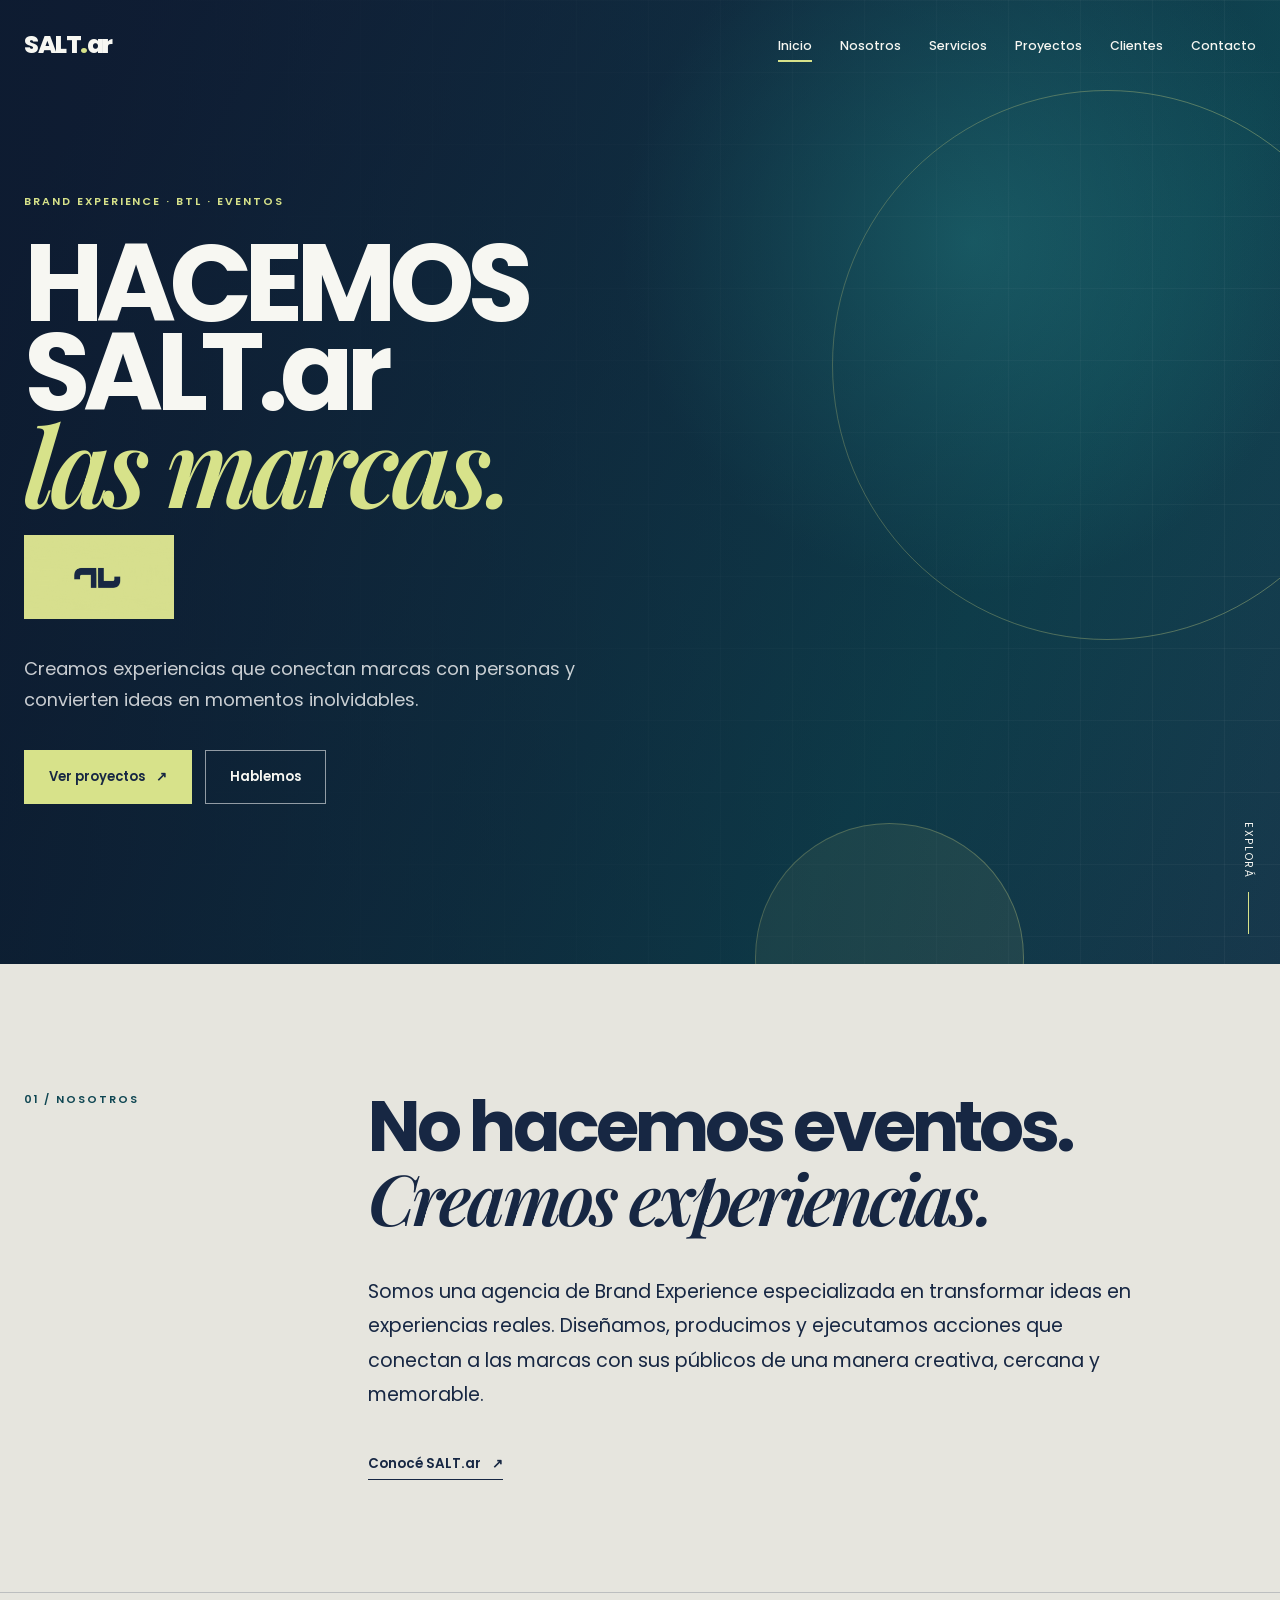
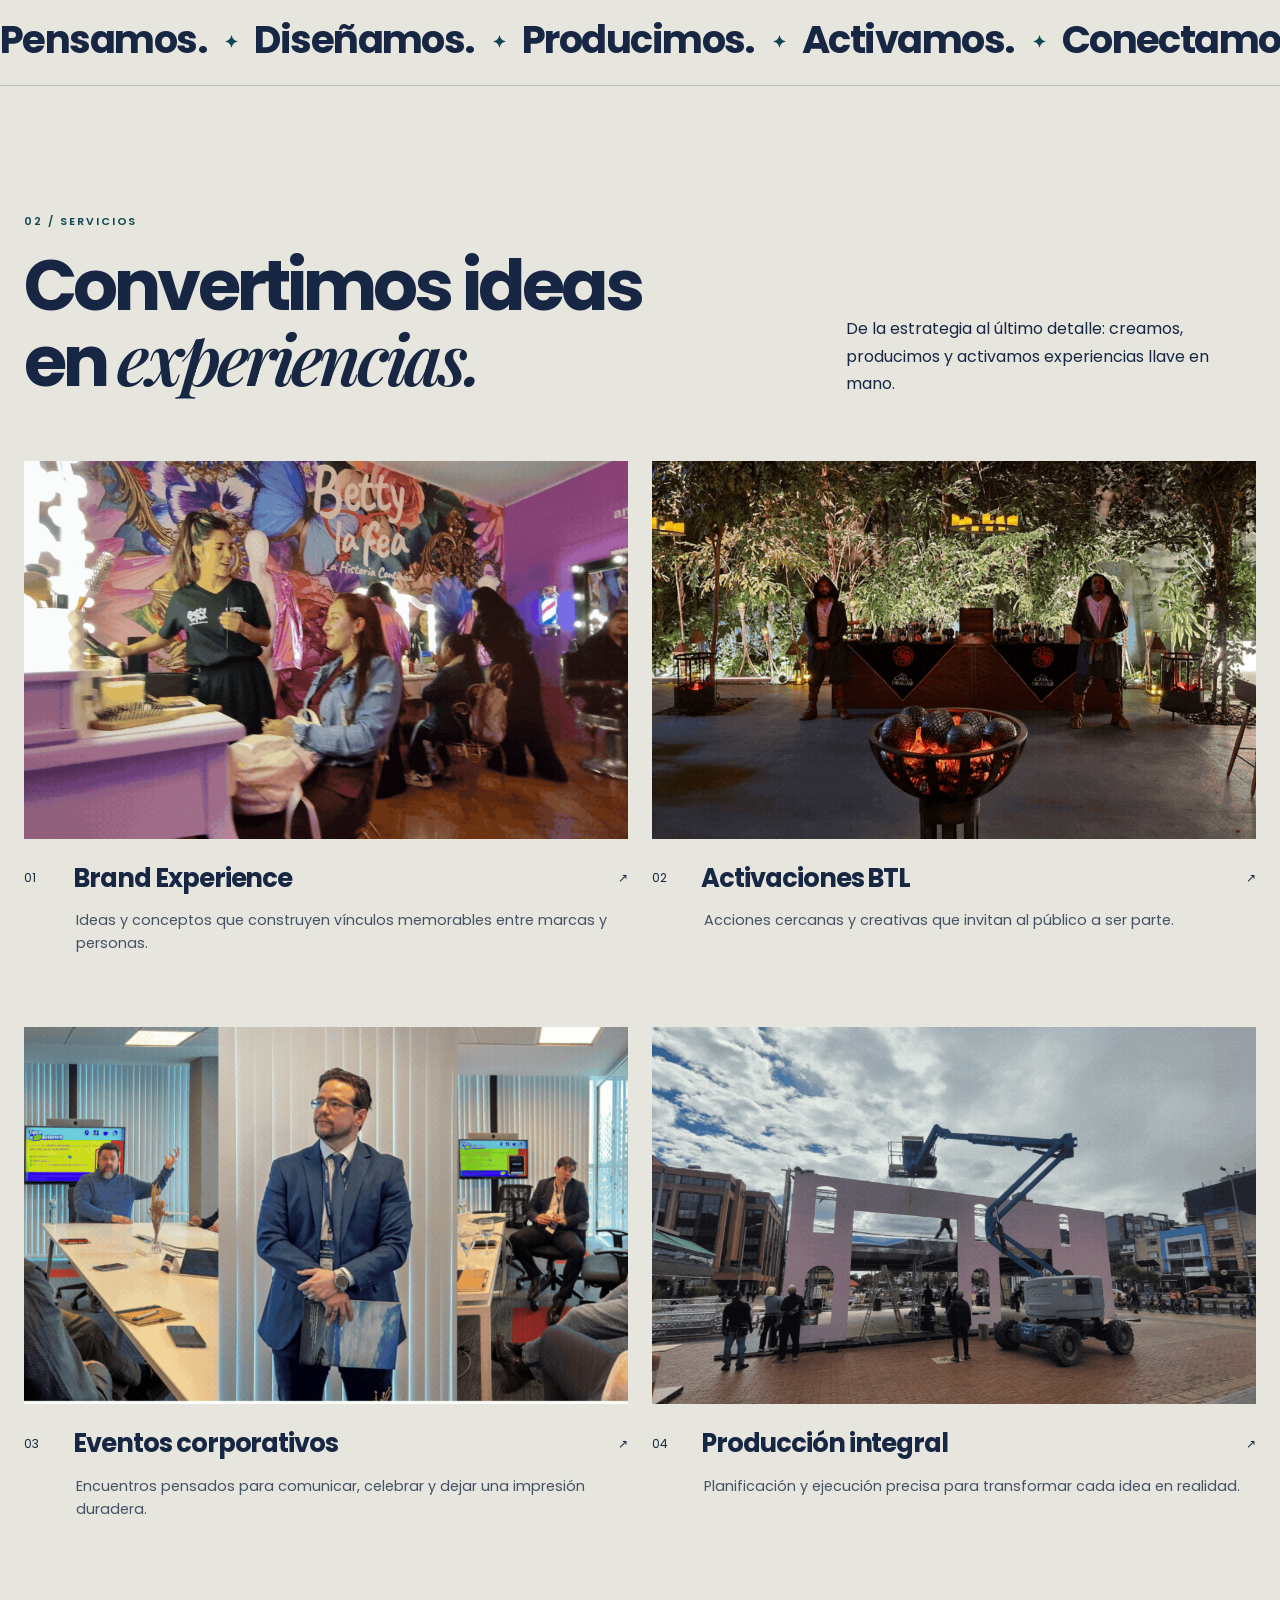
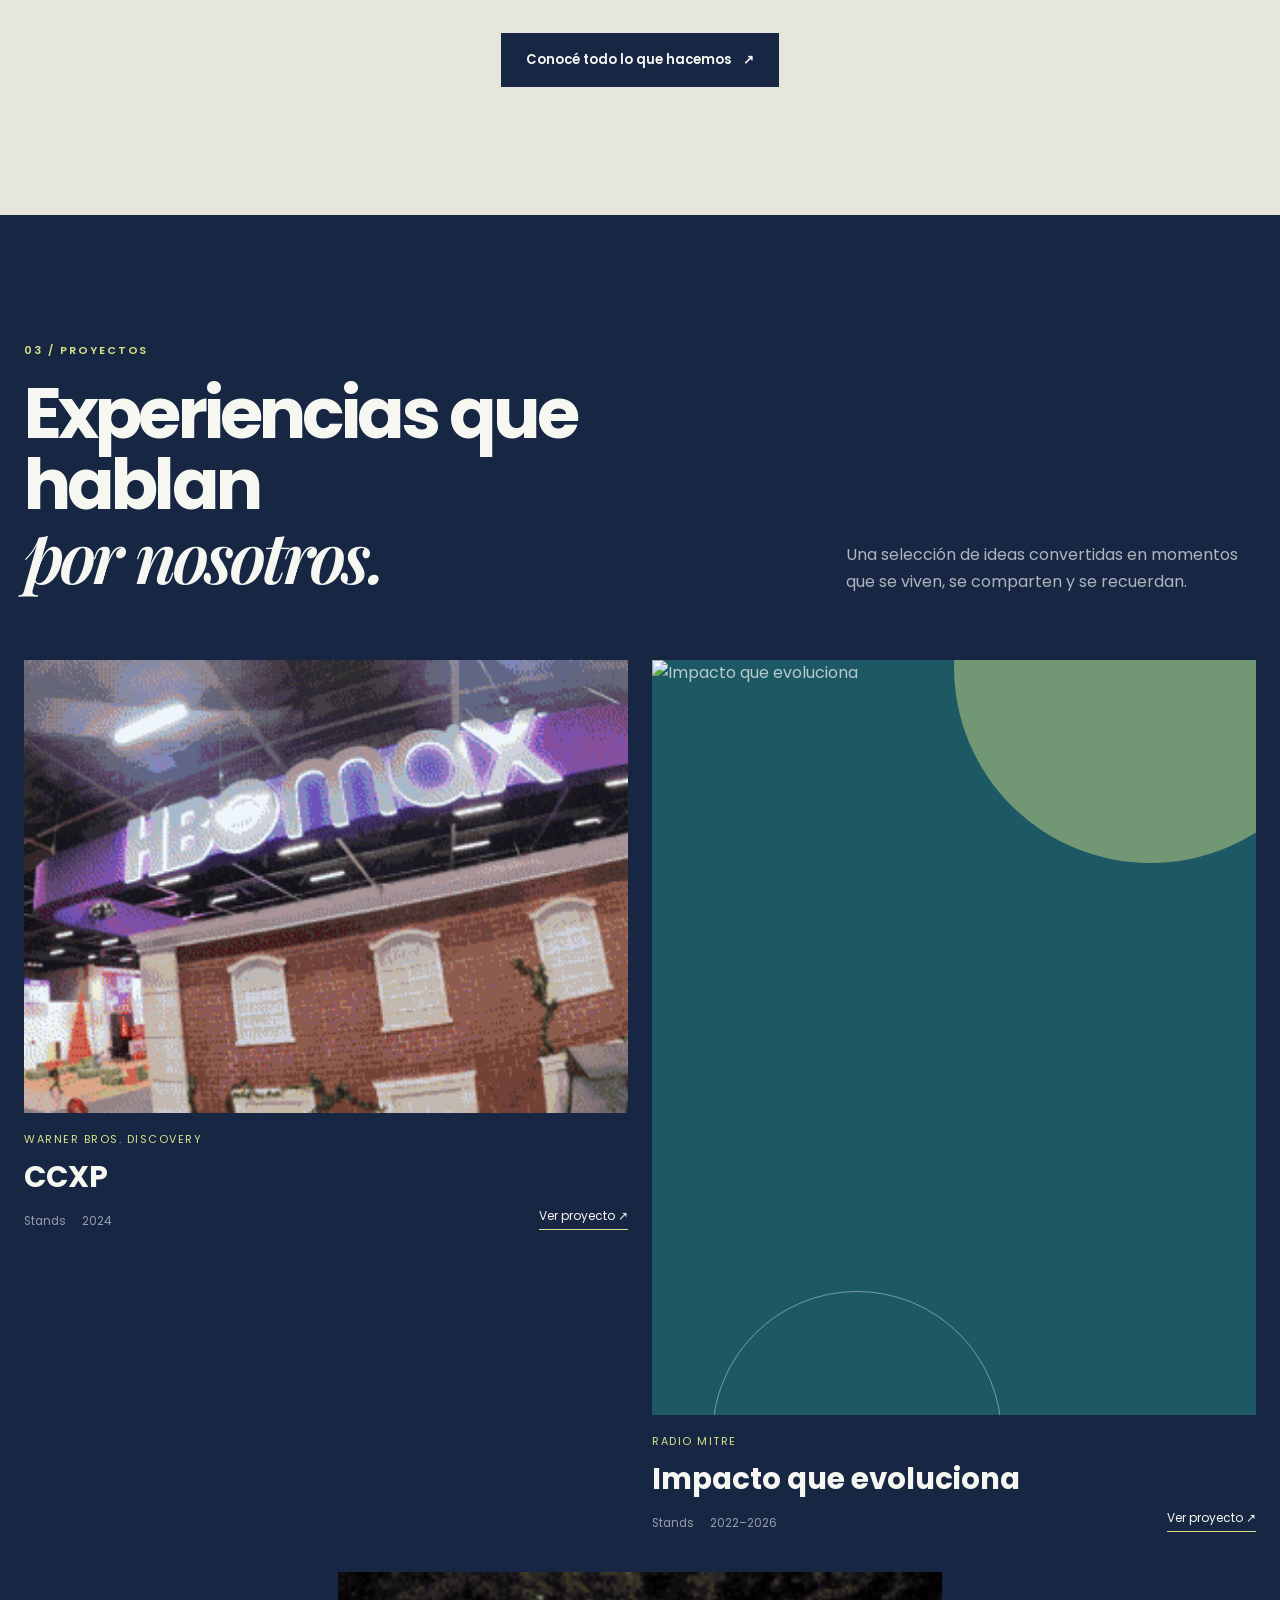
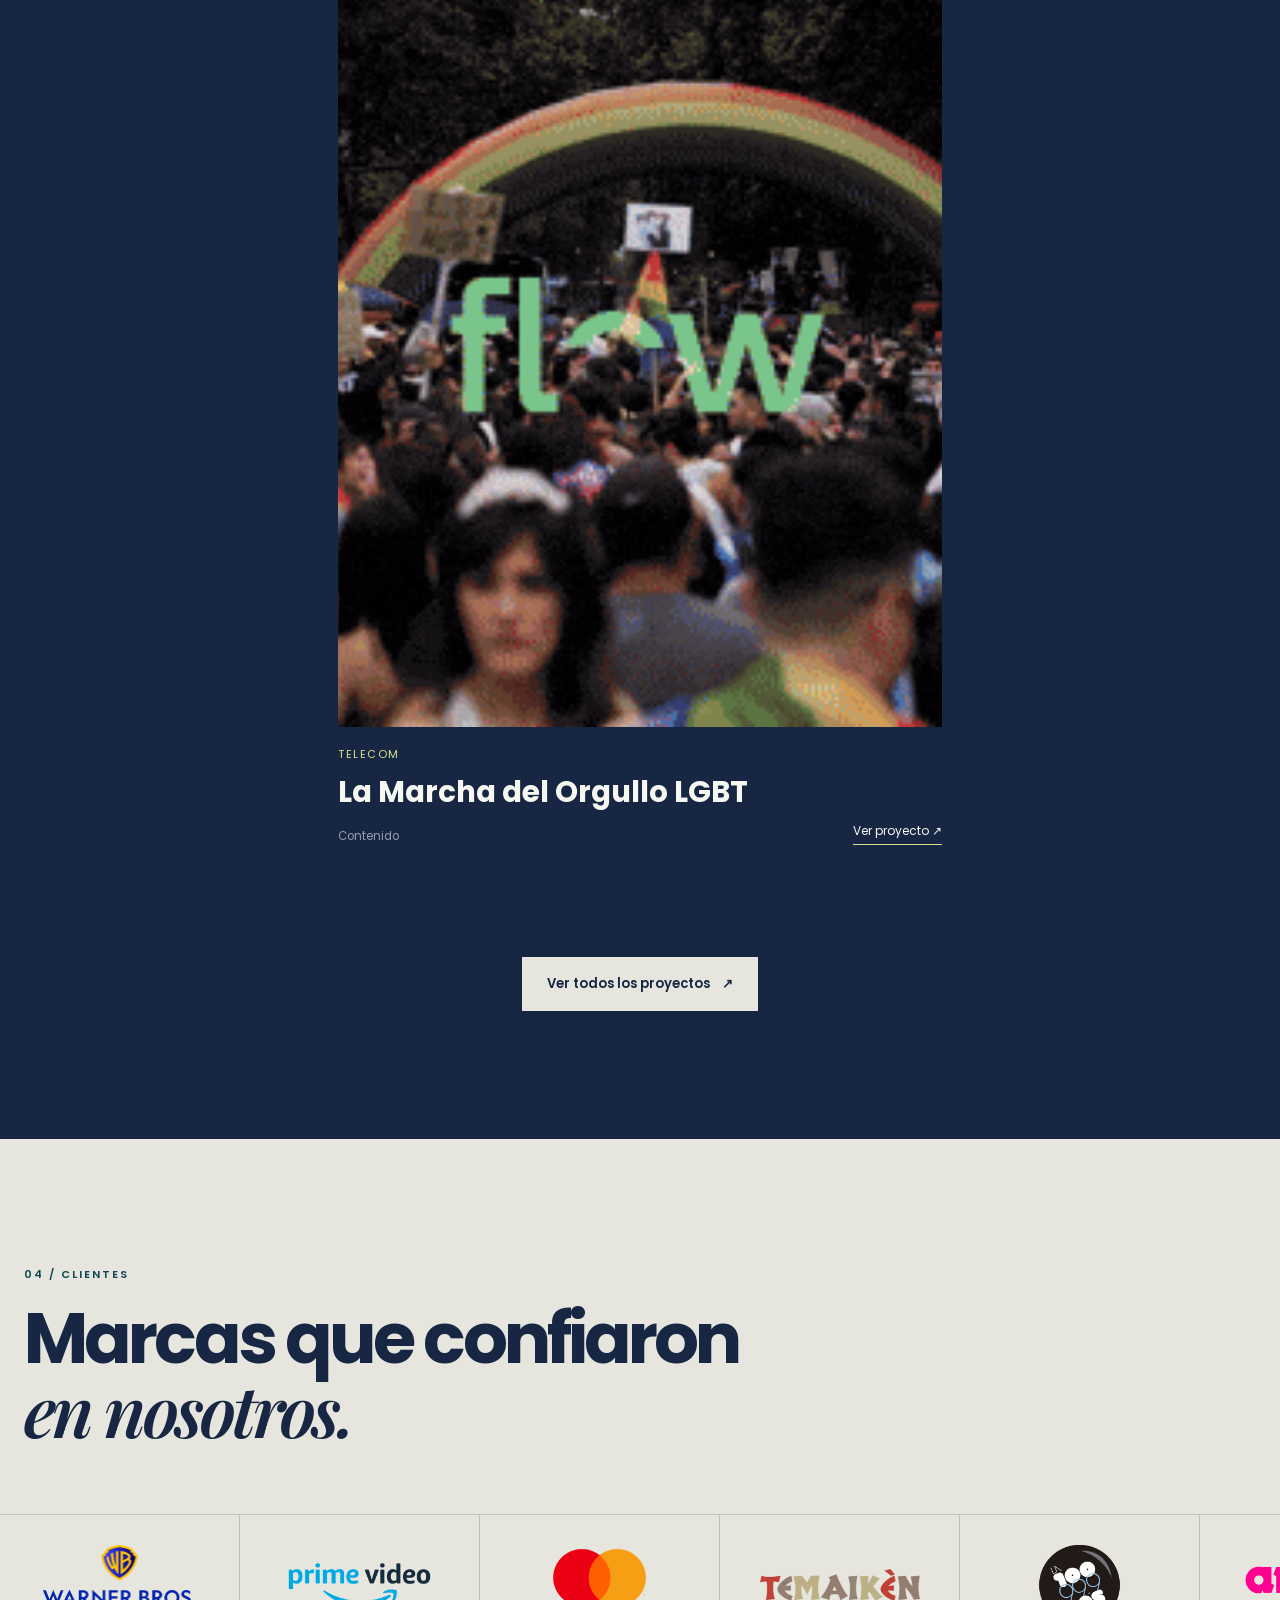
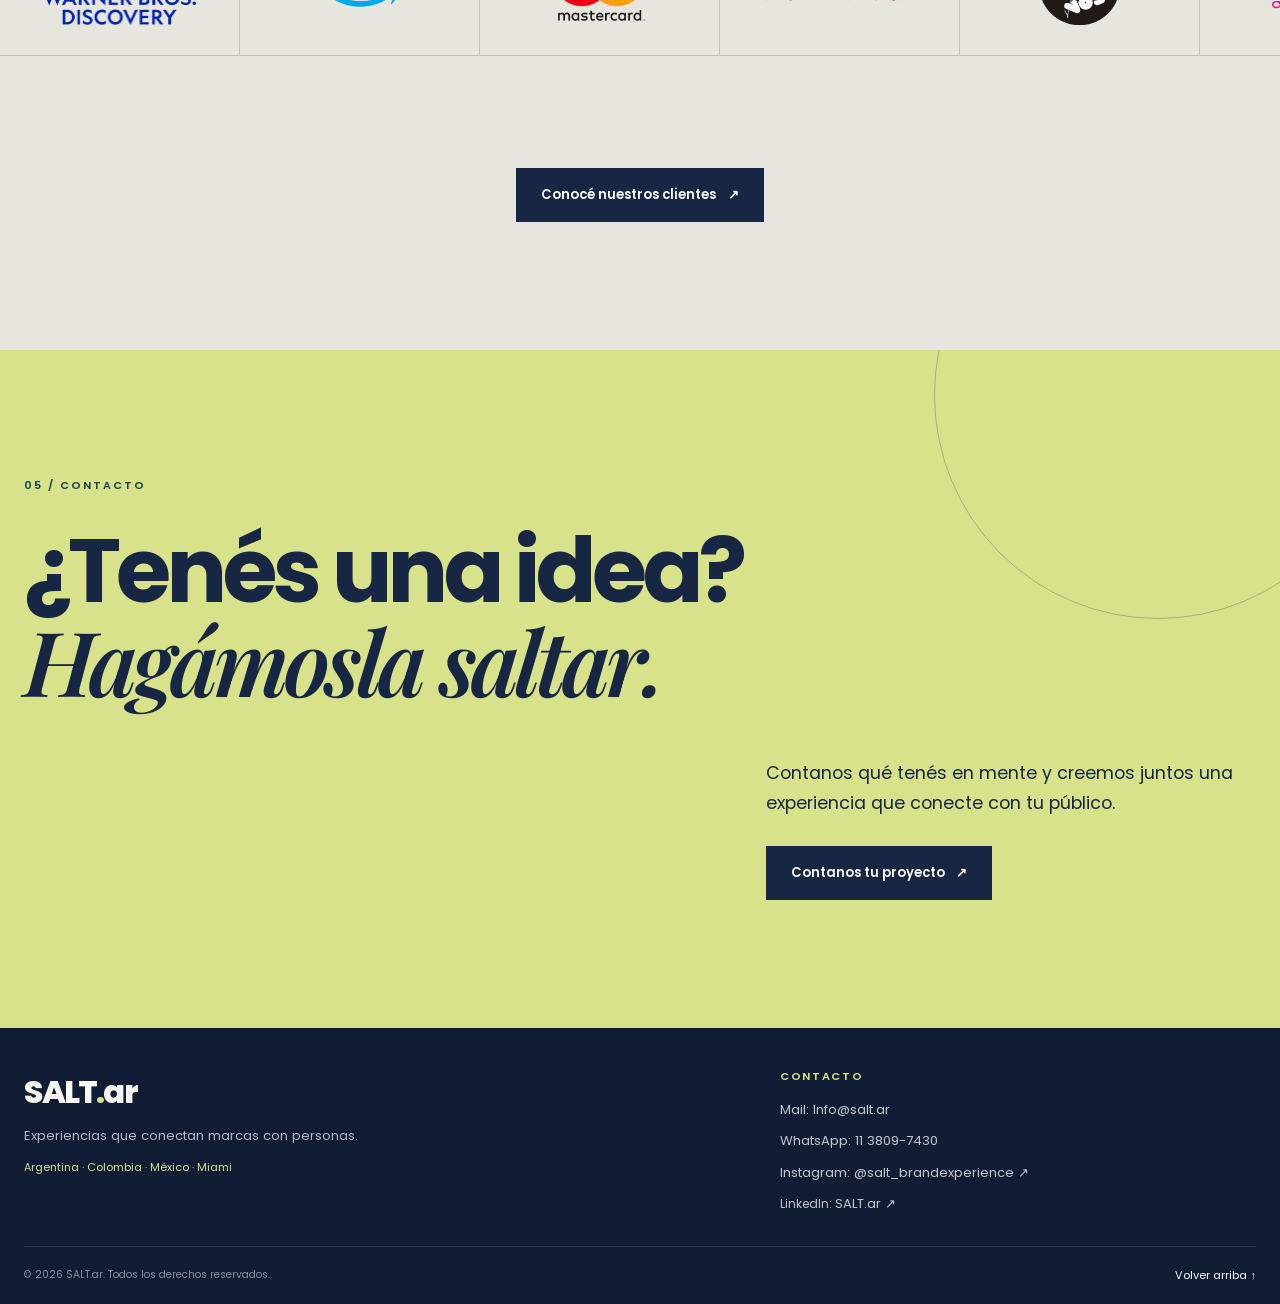
==== commit aac0fa4b: "Update index.html" ====
--- a/index.html
+++ b/index.html
@@ -120,7 +120,7 @@
           <!-- PROYECTO EDITABLE: reemplazar cliente, nombre, categoría, año e imagen. -->
           <article class="project-card project-large reveal"><div class="media-placeholder project-one"><img src="img/HBO MAX_ON_V6_gif.gif" alt="CCXP" style="width:100%;height:100%;object-fit:cover"></div><div class="project-info"><p>Warner Bros. Discovery</p><h3>CCXP</h3><div><span>Stands</span><span>2024</span></div><a href="proyectos.html#ccxp">Ver proyecto <span aria-hidden="true">↗</span></a></div></article>
           <!-- PROYECTO EDITABLE: reemplazar cliente, nombre, categoría, año e imagen. -->
-          <article class="project-card reveal"><div class="media-placeholder project-two"><img src="img/reel-lolla-2026.gif" alt="Impacto que evoluciona" style="width:100%;height:100%;object-fit:cover"></div><div class="project-info"><p>Radio Mitre</p><h3>Impacto que evoluciona</h3><div><span>Stands</span><span>2022–2026</span></div><a href="proyectos.html#impacto-que-evoluciona">Ver proyecto <span aria-hidden="true">↗</span></a></div></article>
+          <article class="project-card reveal"><div class="media-placeholder project-two"><img src="img/gif_radiomitre.gif" alt="Impacto que evoluciona" style="width:100%;height:100%;object-fit:cover"></div><div class="project-info"><p>Radio Mitre</p><h3>Impacto que evoluciona</h3><div><span>Stands</span><span>2022–2026</span></div><a href="proyectos.html#impacto-que-evoluciona">Ver proyecto <span aria-hidden="true">↗</span></a></div></article>
           <!-- PROYECTO EDITABLE: reemplazar cliente, nombre, categoría, año e imagen. -->
           <article class="project-card reveal"><div class="media-placeholder project-three"><img src="img/floworgullogif.gif" alt="La Marcha del Orgullo LGBT" style="width:100%;height:100%;object-fit:cover"></div><div class="project-info"><p>Telecom</p><h3>La Marcha del Orgullo LGBT</h3><div><span>Contenido</span></div><a href="proyectos.html#la-marcha-del-orgullo-lgbt">Ver proyecto <span aria-hidden="true">↗</span></a></div></article>
         </div>
@@ -132,7 +132,7 @@
       <div class="container reveal"><p class="section-index">04 / Clientes</p><h2 id="clients-title">Marcas que confiaron<br><em>en nosotros.</em></h2></div>
       <div class="logo-carousel reveal" aria-label="Carrusel de logos de clientes">
         <div class="logo-track">
-          <div class="logo-placeholder"><img src="img/warnerlogo.png" alt="Warner Bros. Discovery" style="width:160px;height:80px;object-fit:contain"></div><div class="logo-placeholder"><img src="img/Amazon-Prime-Video-Logo.png" alt="Prime Video" style="width:160px;height:80px;object-fit:contain"></div><div class="logo-placeholder"><img src="img/mastercard-logo.png" alt="Mastercard" style="width:160px;height:80px;object-fit:contain"></div><div class="logo-placeholder"><img src="img/_0000_temaiken.png" alt="Temaikèn" style="width:160px;height:80px;object-fit:contain"></div><div class="logo-placeholder"><img src="img/la100logo.jpg" alt="La 100" style="width:160px;height:80px;object-fit:contain"></div><div class="logo-placeholder"><img src="img/arredo.png" alt="Arredo" style="width:160px;height:80px;object-fit:contain"></div><div class="logo-placeholder"><img src="img/_0009_personal.png" alt="Personal" style="width:160px;height:80px;object-fit:contain"></div><div class="logo-placeholder"><img src="img/flow.png" alt="Flow" style="width:160px;height:80px;object-fit:contain"></div><div class="logo-placeholder"><img src="img/hbologonegro.png" alt="HBO Max" style="width:160px;height:80px;object-fit:contain"></div><div class="logo-placeholder"><img src="img/_0003_epiroc.png" alt="Epiroc" style="width:160px;height:80px;object-fit:contain"></div><div class="logo-placeholder"><img src="img/claro.png" alt="Claro" style="width:160px;height:80px;object-fit:contain"></div><div class="logo-placeholder"><img src="img/_0005_mitre.png" alt="Radio Mitre" style="width:160px;height:80px;object-fit:contain"></div>
+          <div class="logo-placeholder"><img src="img/warnerlogo.png" alt="Warner Bros. Discovery" style="width:160px;height:80px;object-fit:contain"></div><div class="logo-placeholder"><img src="img/Amazon-Prime-Video-Logo.png" alt="Prime Video" style="width:160px;height:80px;object-fit:contain"></div><div class="logo-placeholder"><img src="img/mastercard-logo.png" alt="Mastercard" style="width:160px;height:80px;object-fit:contain"></div><div class="logo-placeholder"><img src="img/_0000_temaiken.png" alt="Temaikèn" style="width:160px;height:80px;object-fit:contain"></div><div class="logo-placeholder"><img src="img/la100logo-transparent.png" alt="La 100" style="width:160px;height:80px;object-fit:contain"></div><div class="logo-placeholder"><img src="img/arredo.png" alt="Arredo" style="width:160px;height:80px;object-fit:contain"></div><div class="logo-placeholder"><img src="img/_0009_personal.png" alt="Personal" style="width:160px;height:80px;object-fit:contain"></div><div class="logo-placeholder"><img src="img/flow.png" alt="Flow" style="width:160px;height:80px;object-fit:contain"></div><div class="logo-placeholder"><img src="img/hbologonegro.png" alt="HBO Max" style="width:160px;height:80px;object-fit:contain"></div><div class="logo-placeholder"><img src="img/_0003_epiroc.png" alt="Epiroc" style="width:160px;height:80px;object-fit:contain"></div><div class="logo-placeholder"><img src="img/claro.png" alt="Claro" style="width:160px;height:80px;object-fit:contain"></div><div class="logo-placeholder"><img src="img/_0005_mitre.png" alt="Radio Mitre" style="width:160px;height:80px;object-fit:contain"></div>
         </div>
       </div>
       <div class="container center-action reveal"><a class="button button-dark" href="clientes.html">Conocé nuestros clientes <span aria-hidden="true">↗</span></a></div>
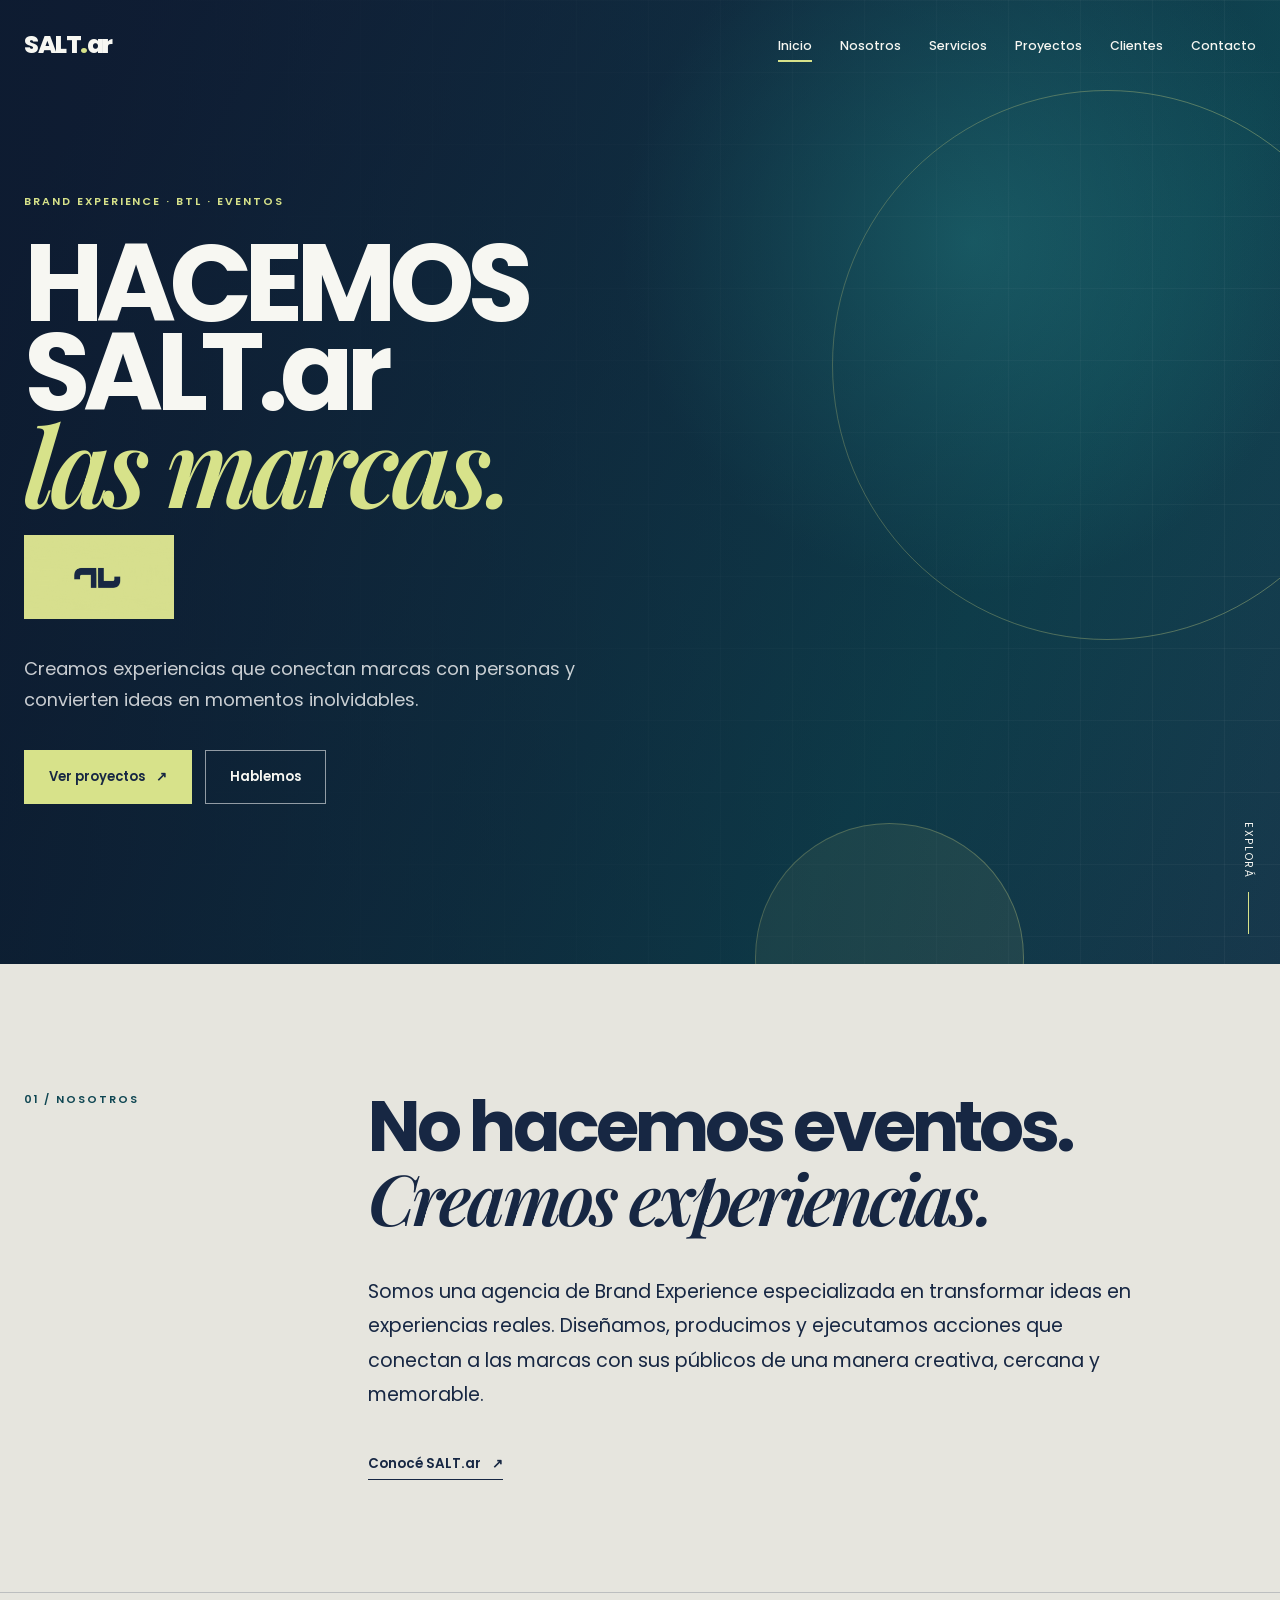
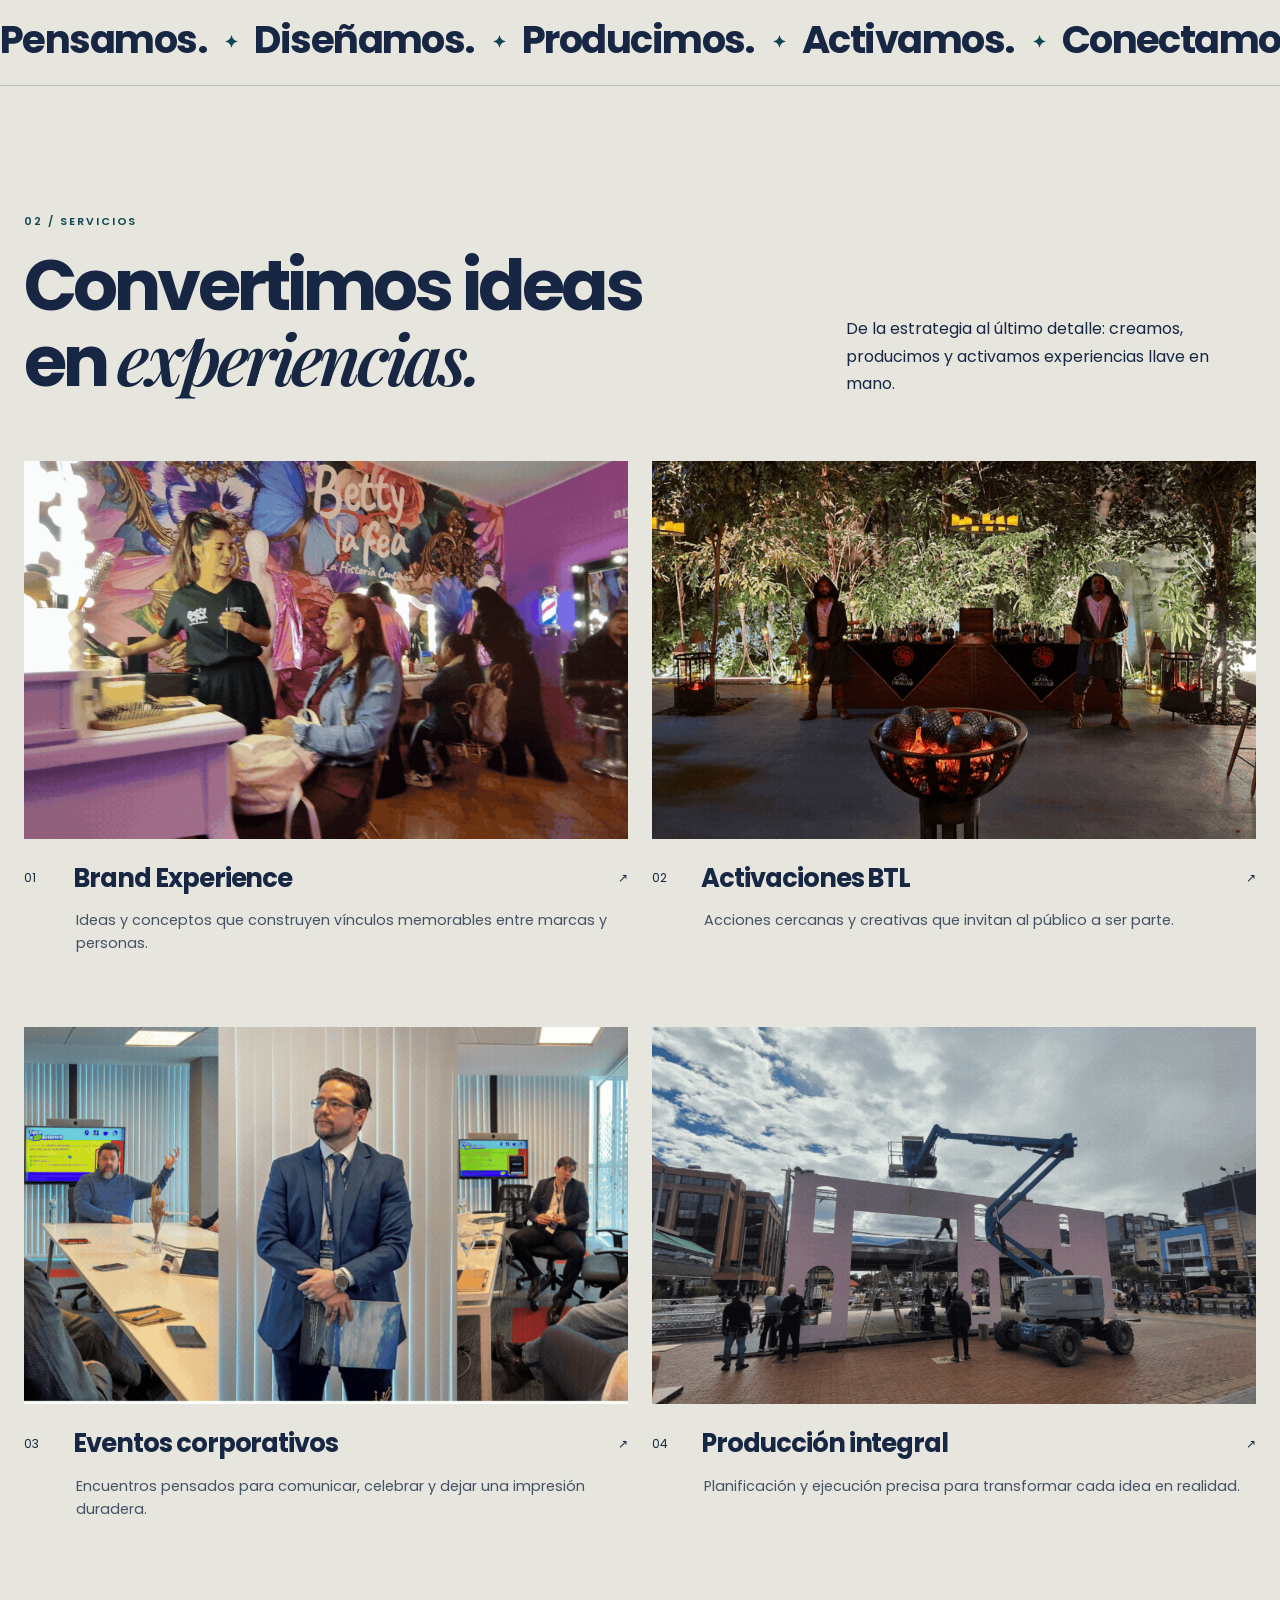
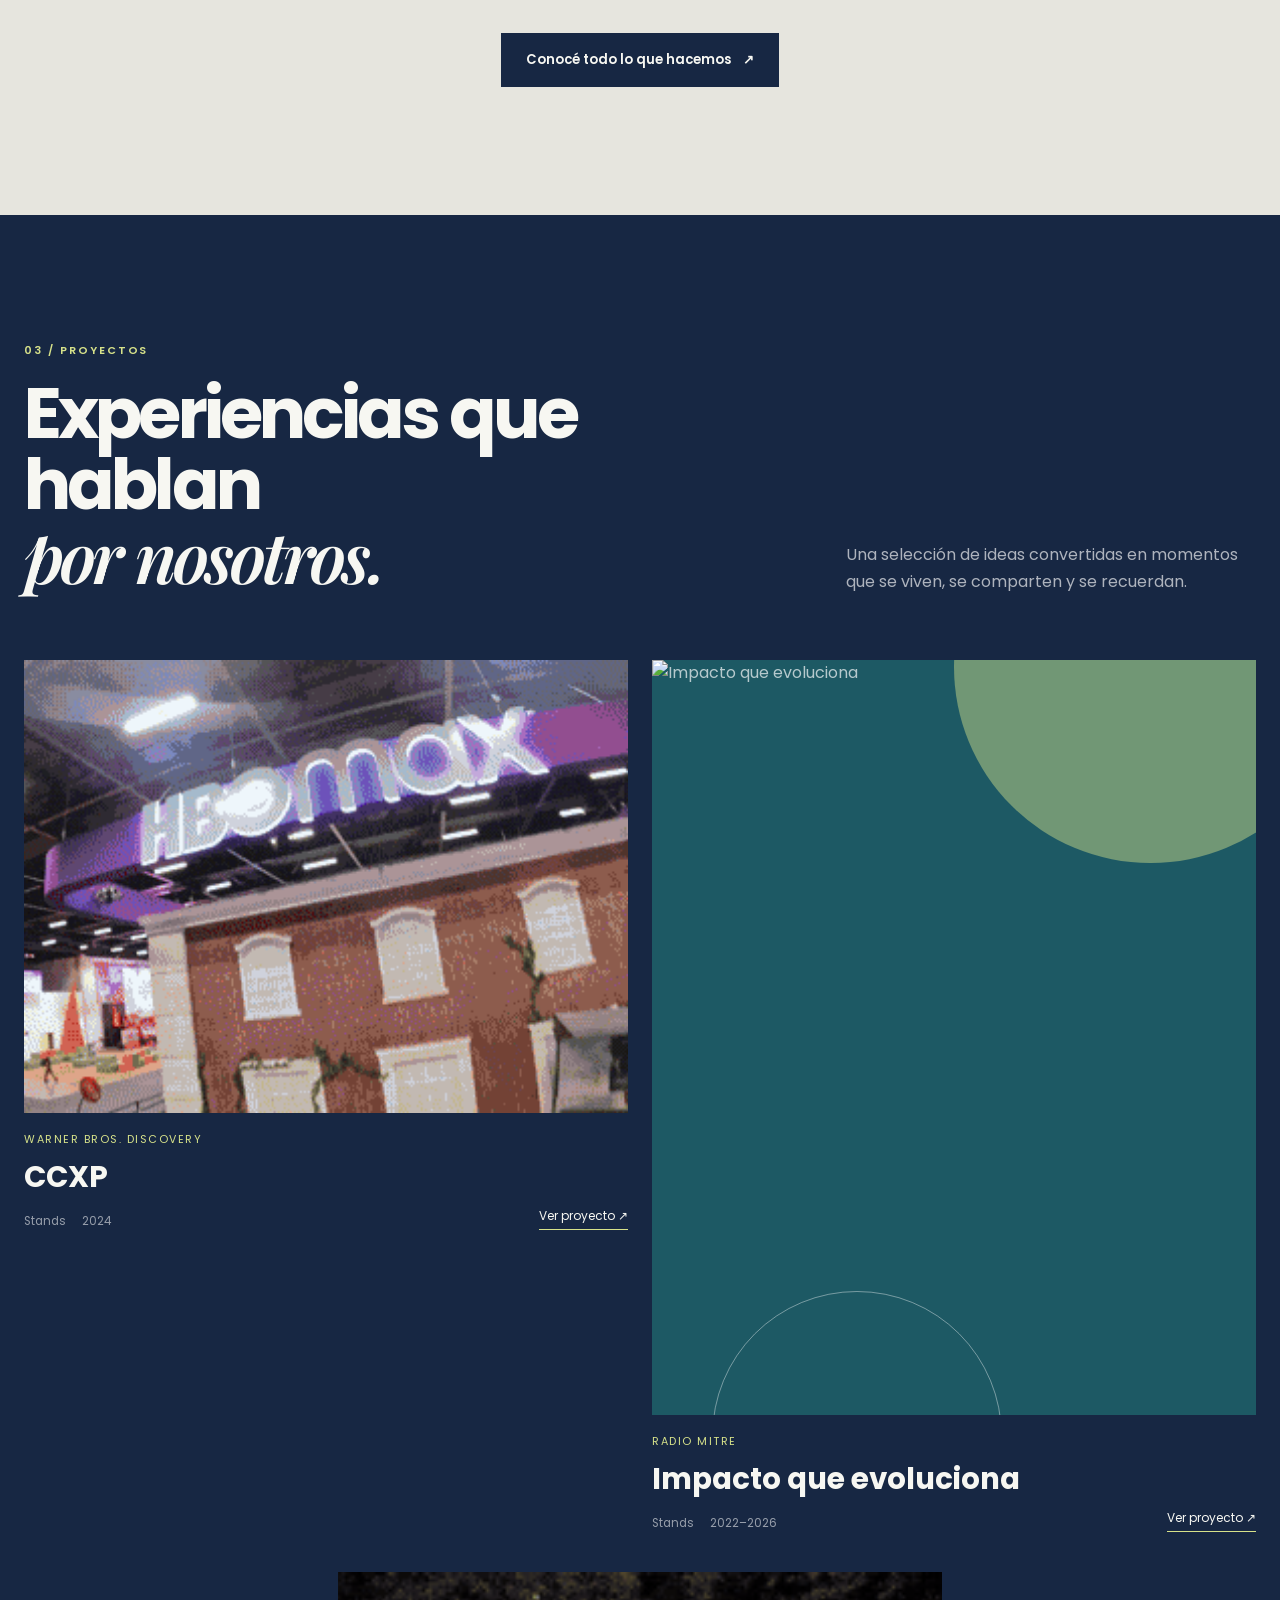
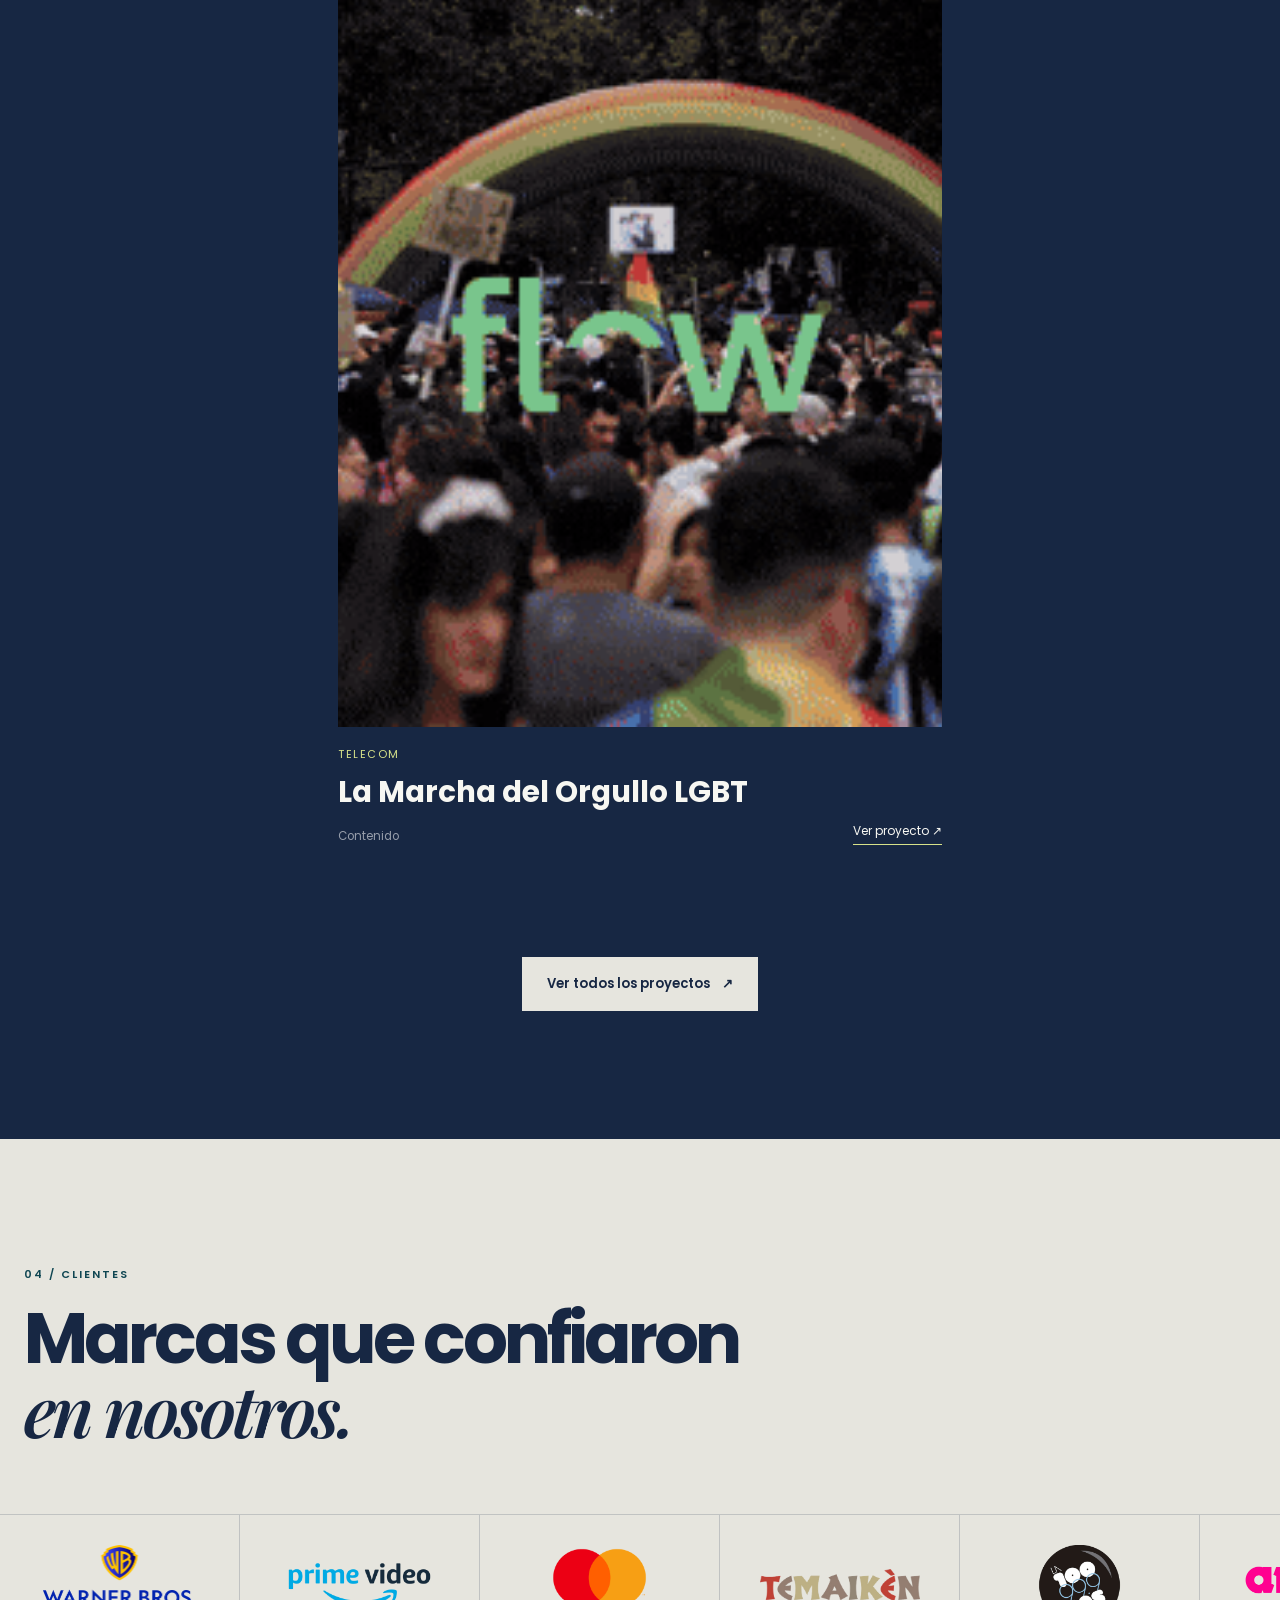
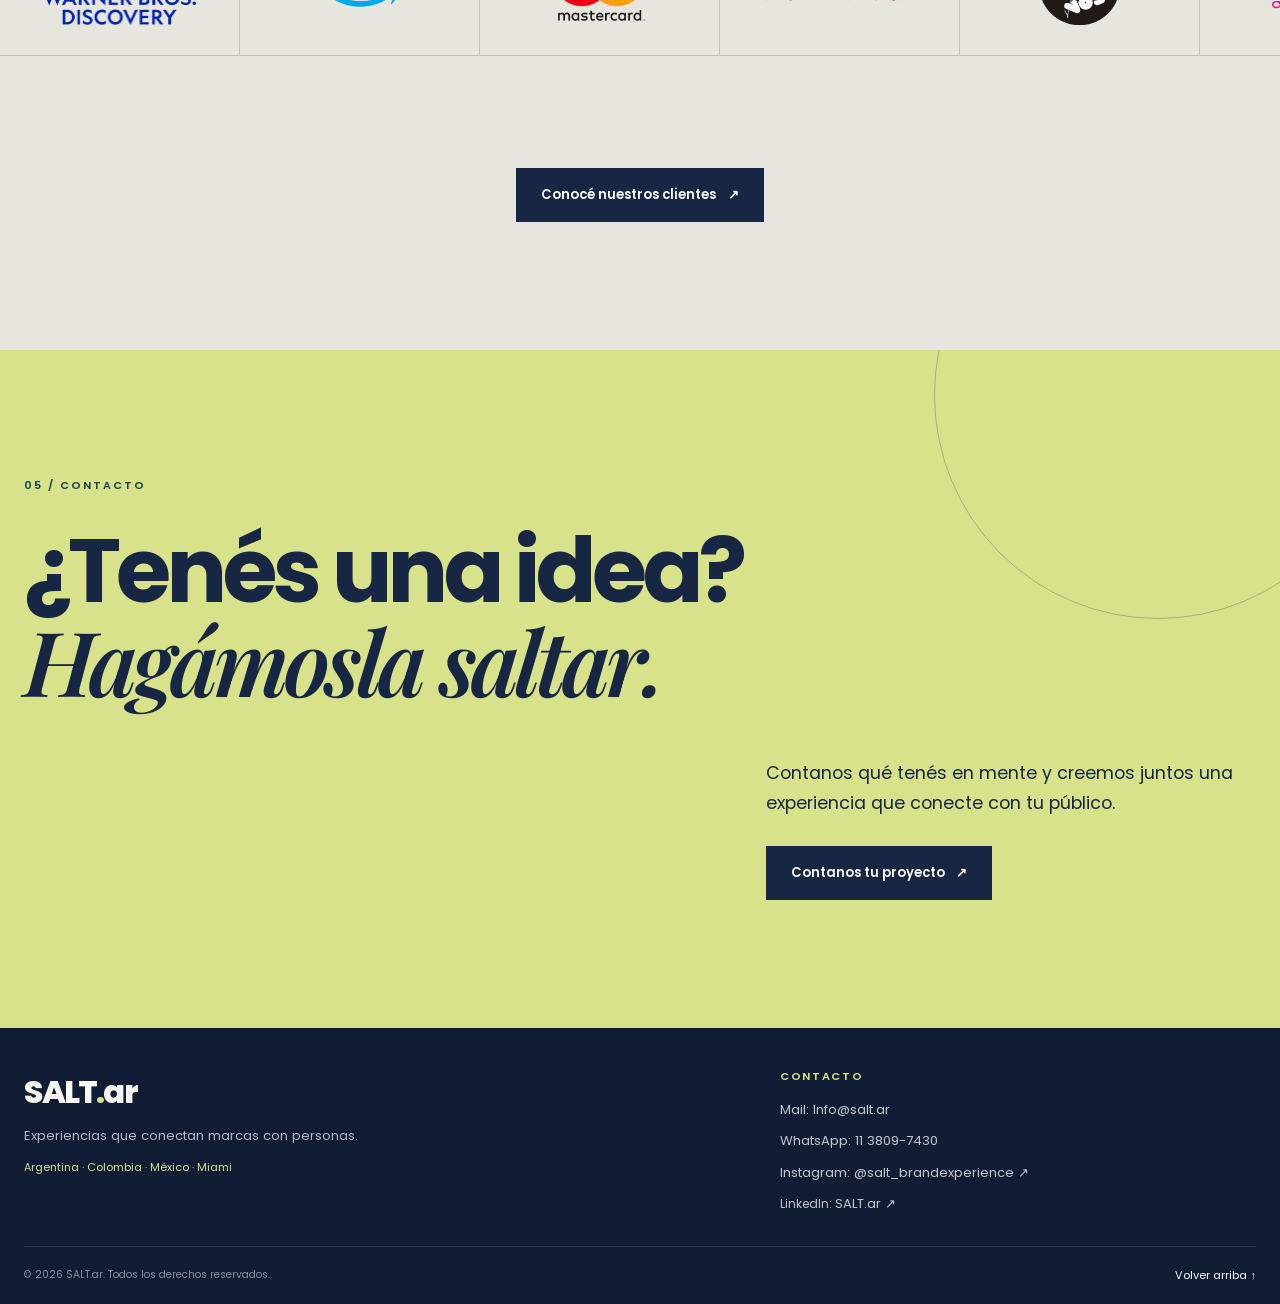
==== commit cbefe51b: "Update index.html" ====
--- a/index.html
+++ b/index.html
@@ -2,6 +2,13 @@
 <html lang="es">
 <head>
   <meta charset="UTF-8">
+  <!-- Google Tag Manager -->
+<script>(function(w,d,s,l,i){w[l]=w[l]||[];w[l].push({'gtm.start':
+new Date().getTime(),event:'gtm.js'});var f=d.getElementsByTagName(s)[0],
+j=d.createElement(s),dl=l!='dataLayer'?'&l='+l:'';j.async=true;j.src=
+'https://www.googletagmanager.com/gtm.js?id='+i+dl;f.parentNode.insertBefore(j,f);
+})(window,document,'script','dataLayer','GTM-PM9MTJH9');</script>
+<!-- End Google Tag Manager -->
   <meta name="viewport" content="width=device-width, initial-scale=1.0">
   <meta name="description" content="SALT.ar es una agencia de Brand Experience especializada en eventos, activaciones BTL y producción integral.">
   <meta name="theme-color" content="#172743">
@@ -13,8 +20,11 @@
   <script src="js/main.js" defer></script>
 </head>
 <body>
+  <!-- Google Tag Manager (noscript) -->
+<noscript><iframe src="https://www.googletagmanager.com/ns.html?id=GTM-PM9MTJH9"
+height="0" width="0" style="display:none;visibility:hidden"></iframe></noscript>
+<!-- End Google Tag Manager (noscript) -->
   <a class="skip-link" href="#contenido">Saltar al contenido</a>
-
   <header class="site-header" id="site-header">
     <div class="header-inner container">
       <a class="brand" href="index.html" aria-label="SALT.ar, inicio">
@@ -132,7 +142,7 @@
       <div class="container reveal"><p class="section-index">04 / Clientes</p><h2 id="clients-title">Marcas que confiaron<br><em>en nosotros.</em></h2></div>
       <div class="logo-carousel reveal" aria-label="Carrusel de logos de clientes">
         <div class="logo-track">
-          <div class="logo-placeholder"><img src="img/warnerlogo.png" alt="Warner Bros. Discovery" style="width:160px;height:80px;object-fit:contain"></div><div class="logo-placeholder"><img src="img/Amazon-Prime-Video-Logo.png" alt="Prime Video" style="width:160px;height:80px;object-fit:contain"></div><div class="logo-placeholder"><img src="img/mastercard-logo.png" alt="Mastercard" style="width:160px;height:80px;object-fit:contain"></div><div class="logo-placeholder"><img src="img/_0000_temaiken.png" alt="Temaikèn" style="width:160px;height:80px;object-fit:contain"></div><div class="logo-placeholder"><img src="img/la100logo-transparent.png" alt="La 100" style="width:160px;height:80px;object-fit:contain"></div><div class="logo-placeholder"><img src="img/arredo.png" alt="Arredo" style="width:160px;height:80px;object-fit:contain"></div><div class="logo-placeholder"><img src="img/_0009_personal.png" alt="Personal" style="width:160px;height:80px;object-fit:contain"></div><div class="logo-placeholder"><img src="img/flow.png" alt="Flow" style="width:160px;height:80px;object-fit:contain"></div><div class="logo-placeholder"><img src="img/hbologonegro.png" alt="HBO Max" style="width:160px;height:80px;object-fit:contain"></div><div class="logo-placeholder"><img src="img/_0003_epiroc.png" alt="Epiroc" style="width:160px;height:80px;object-fit:contain"></div><div class="logo-placeholder"><img src="img/claro.png" alt="Claro" style="width:160px;height:80px;object-fit:contain"></div><div class="logo-placeholder"><img src="img/_0005_mitre.png" alt="Radio Mitre" style="width:160px;height:80px;object-fit:contain"></div>
+          <div class="logo-placeholder"><img src="img/warnerlogo.png" alt="Warner Bros. Discovery" style="width:160px;height:80px;object-fit:contain"></div><div class="logo-placeholder"><img src="img/Amazon-Prime-Video-Logo.png" alt="Prime Video" style="width:160px;height:80px;object-fit:contain"></div><div class="logo-placeholder"><img src="img/mastercard-logo.png" alt="Mastercard" style="width:160px;height:80px;object-fit:contain"></div><div class="logo-placeholder"><img src="img/0000_temaiken.png" alt="Temaikèn" style="width:160px;height:80px;object-fit:contain"></div><div class="logo-placeholder"><img src="img/la100logo-transparent.png" alt="La 100" style="width:160px;height:80px;object-fit:contain"></div><div class="logo-placeholder"><img src="img/arredo.png" alt="Arredo" style="width:160px;height:80px;object-fit:contain"></div><div class="logo-placeholder"><img src="img/0009_personal.png" alt="Personal" style="width:160px;height:80px;object-fit:contain"></div><div class="logo-placeholder"><img src="img/flow.png" alt="Flow" style="width:160px;height:80px;object-fit:contain"></div><div class="logo-placeholder"><img src="img/hbologonegro.png" alt="HBO Max" style="width:160px;height:80px;object-fit:contain"></div><div class="logo-placeholder"><img src="img/0003_epiroc.png" alt="Epiroc" style="width:160px;height:80px;object-fit:contain"></div><div class="logo-placeholder"><img src="img/claro.png" alt="Claro" style="width:160px;height:80px;object-fit:contain"></div><div class="logo-placeholder"><img src="img/0005_mitre.png" alt="Radio Mitre" style="width:160px;height:80px;object-fit:contain"></div>
         </div>
       </div>
       <div class="container center-action reveal"><a class="button button-dark" href="clientes.html">Conocé nuestros clientes <span aria-hidden="true">↗</span></a></div>
